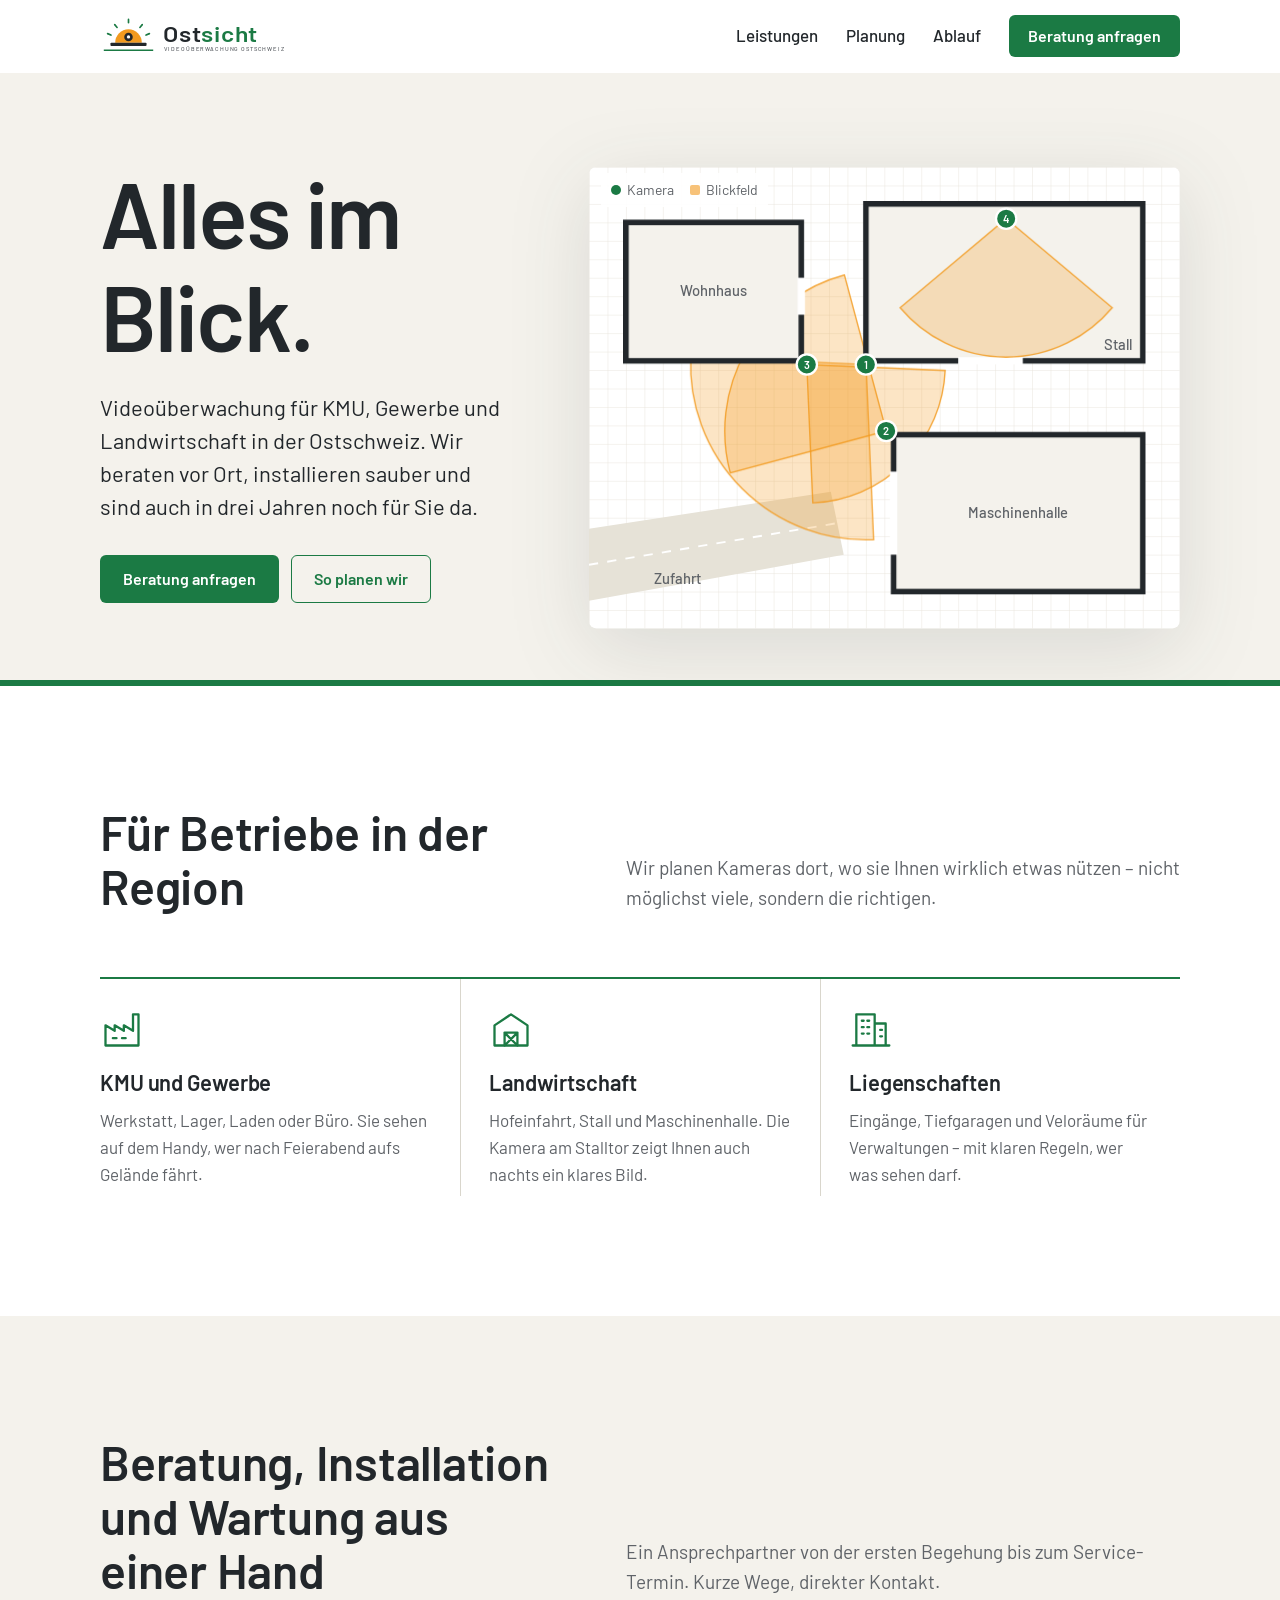
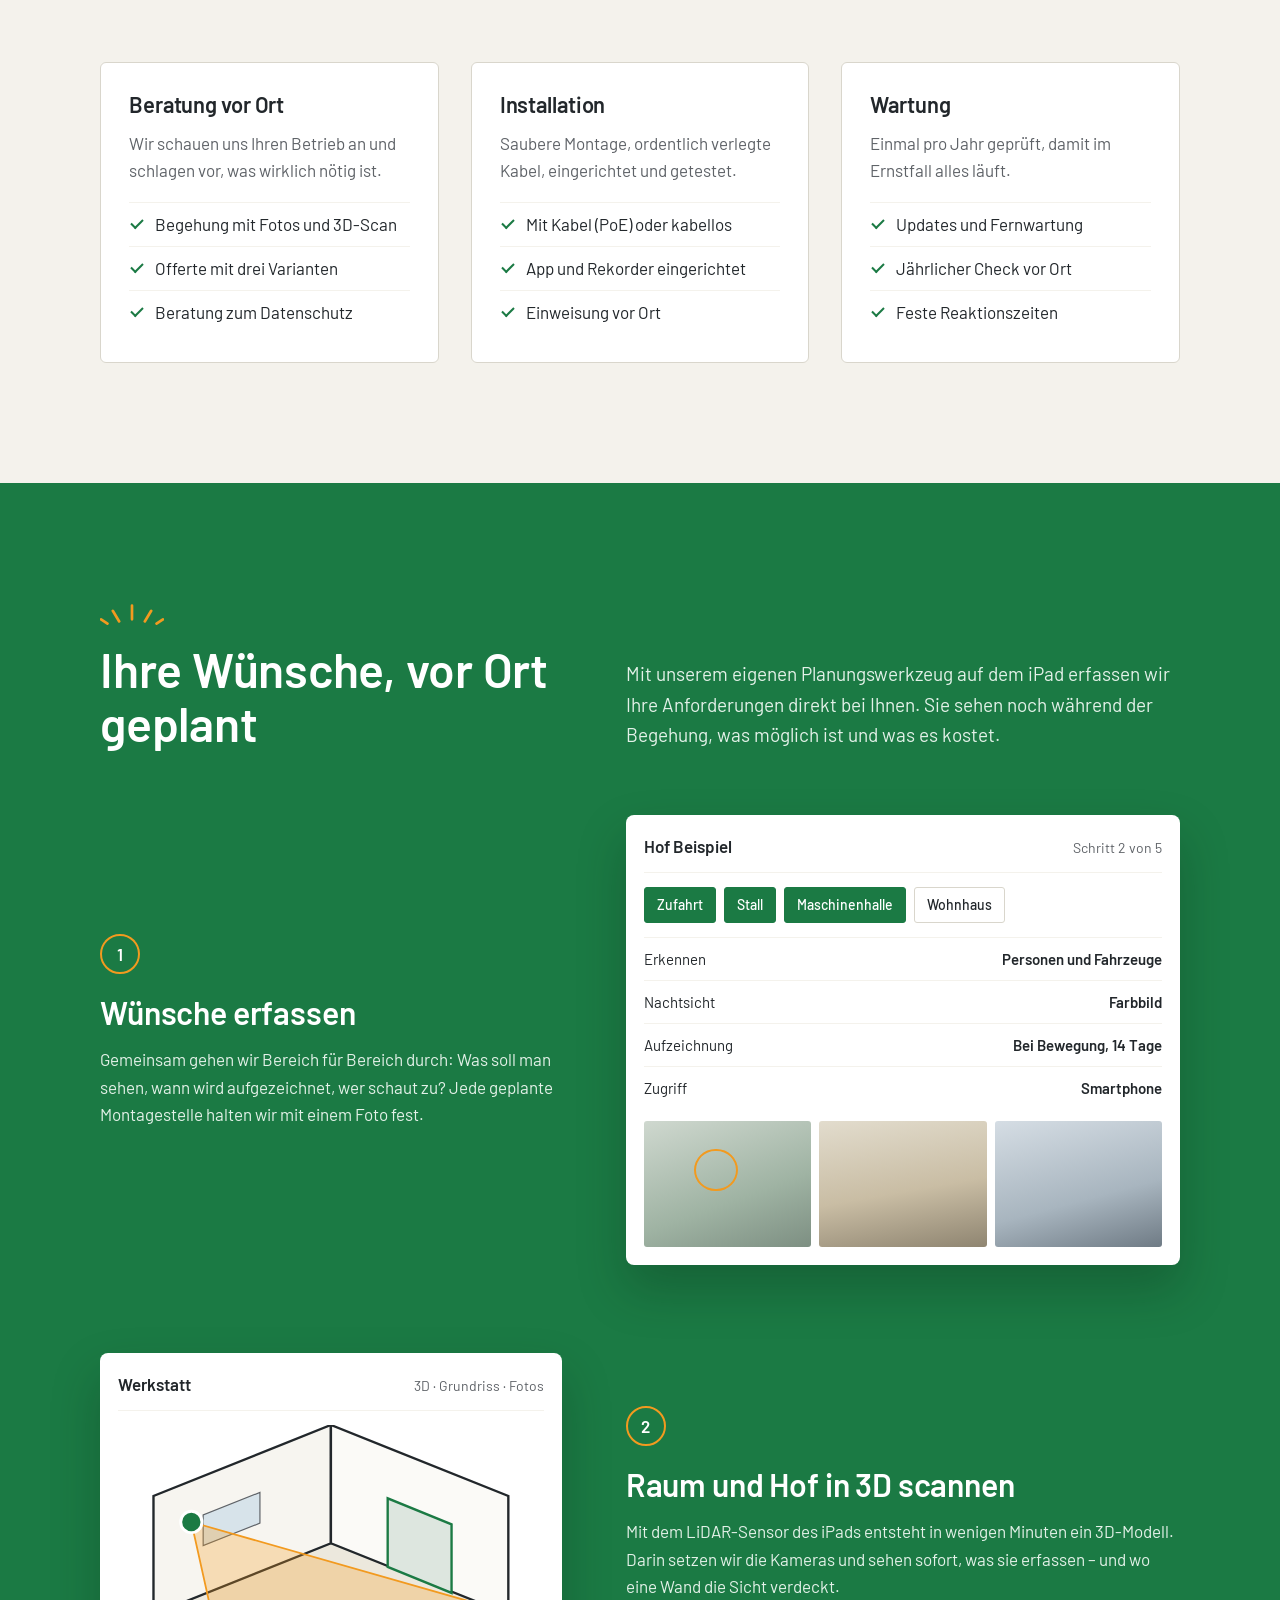
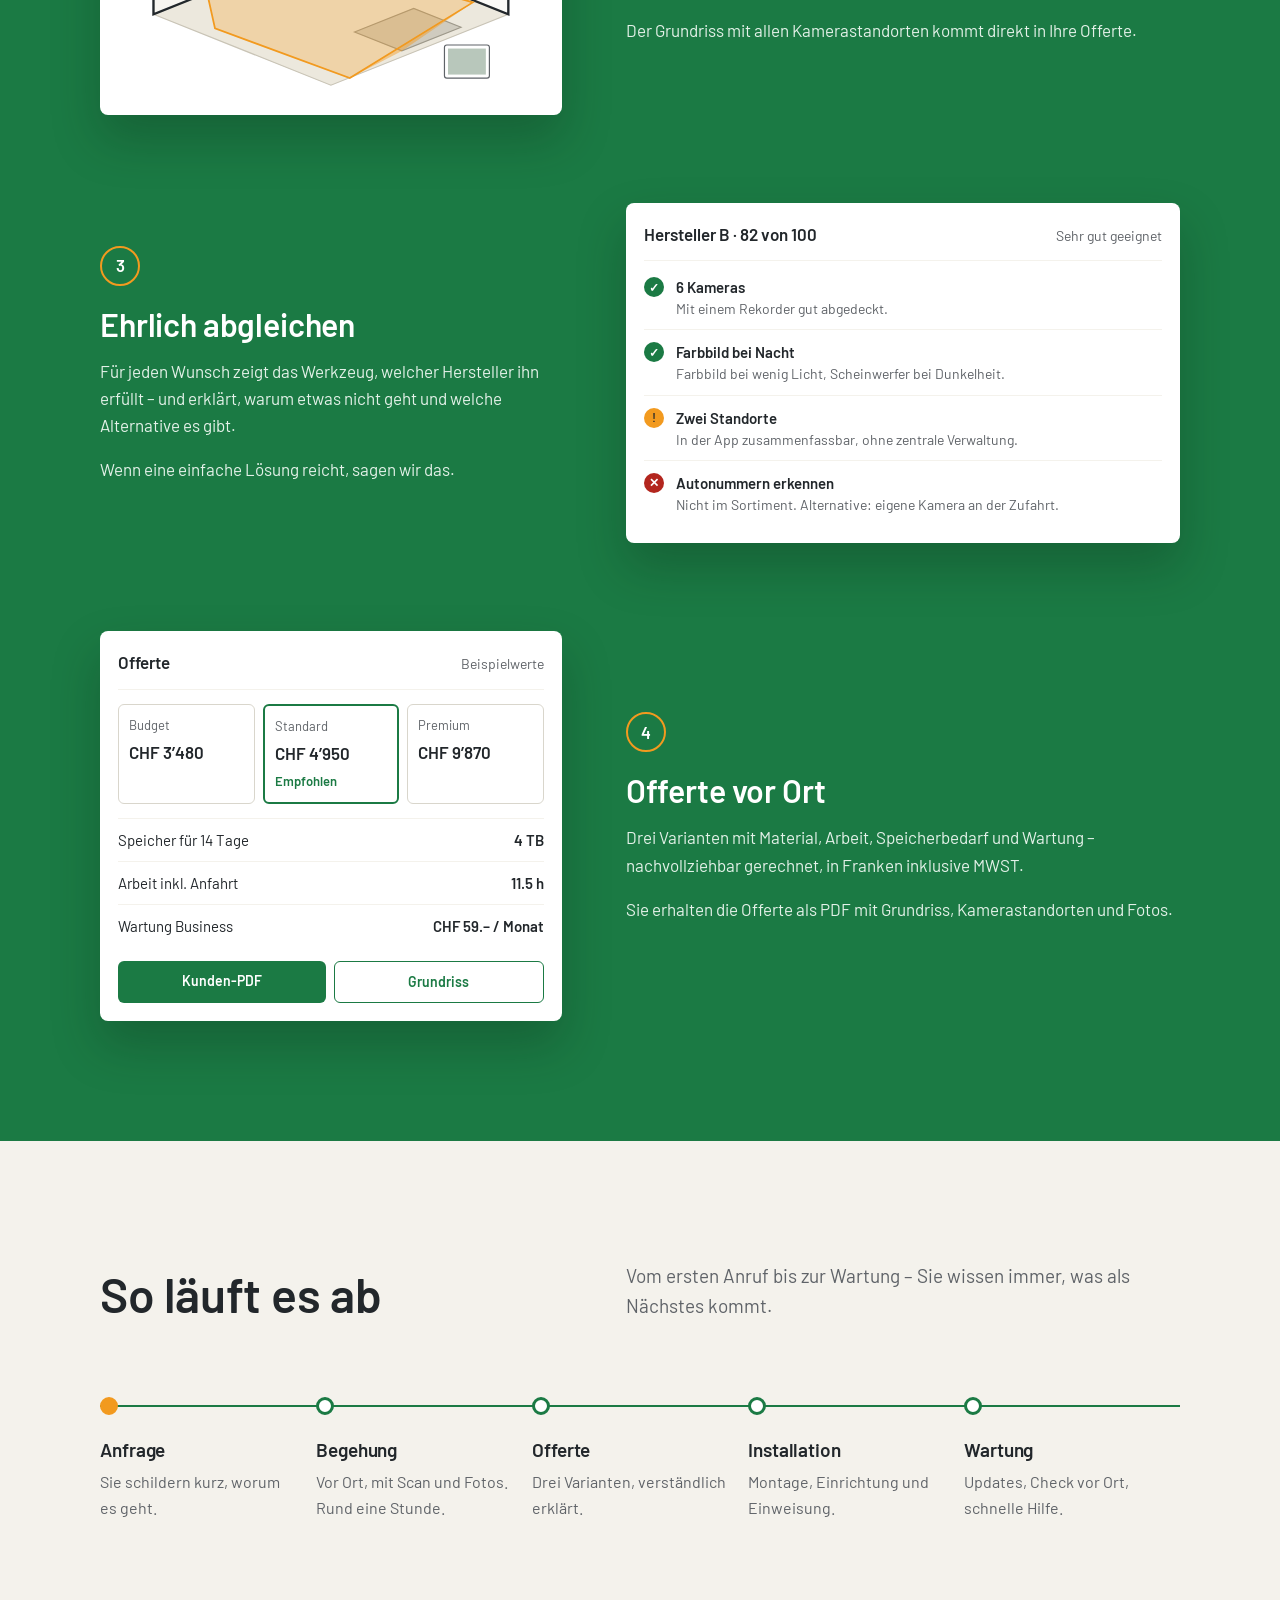
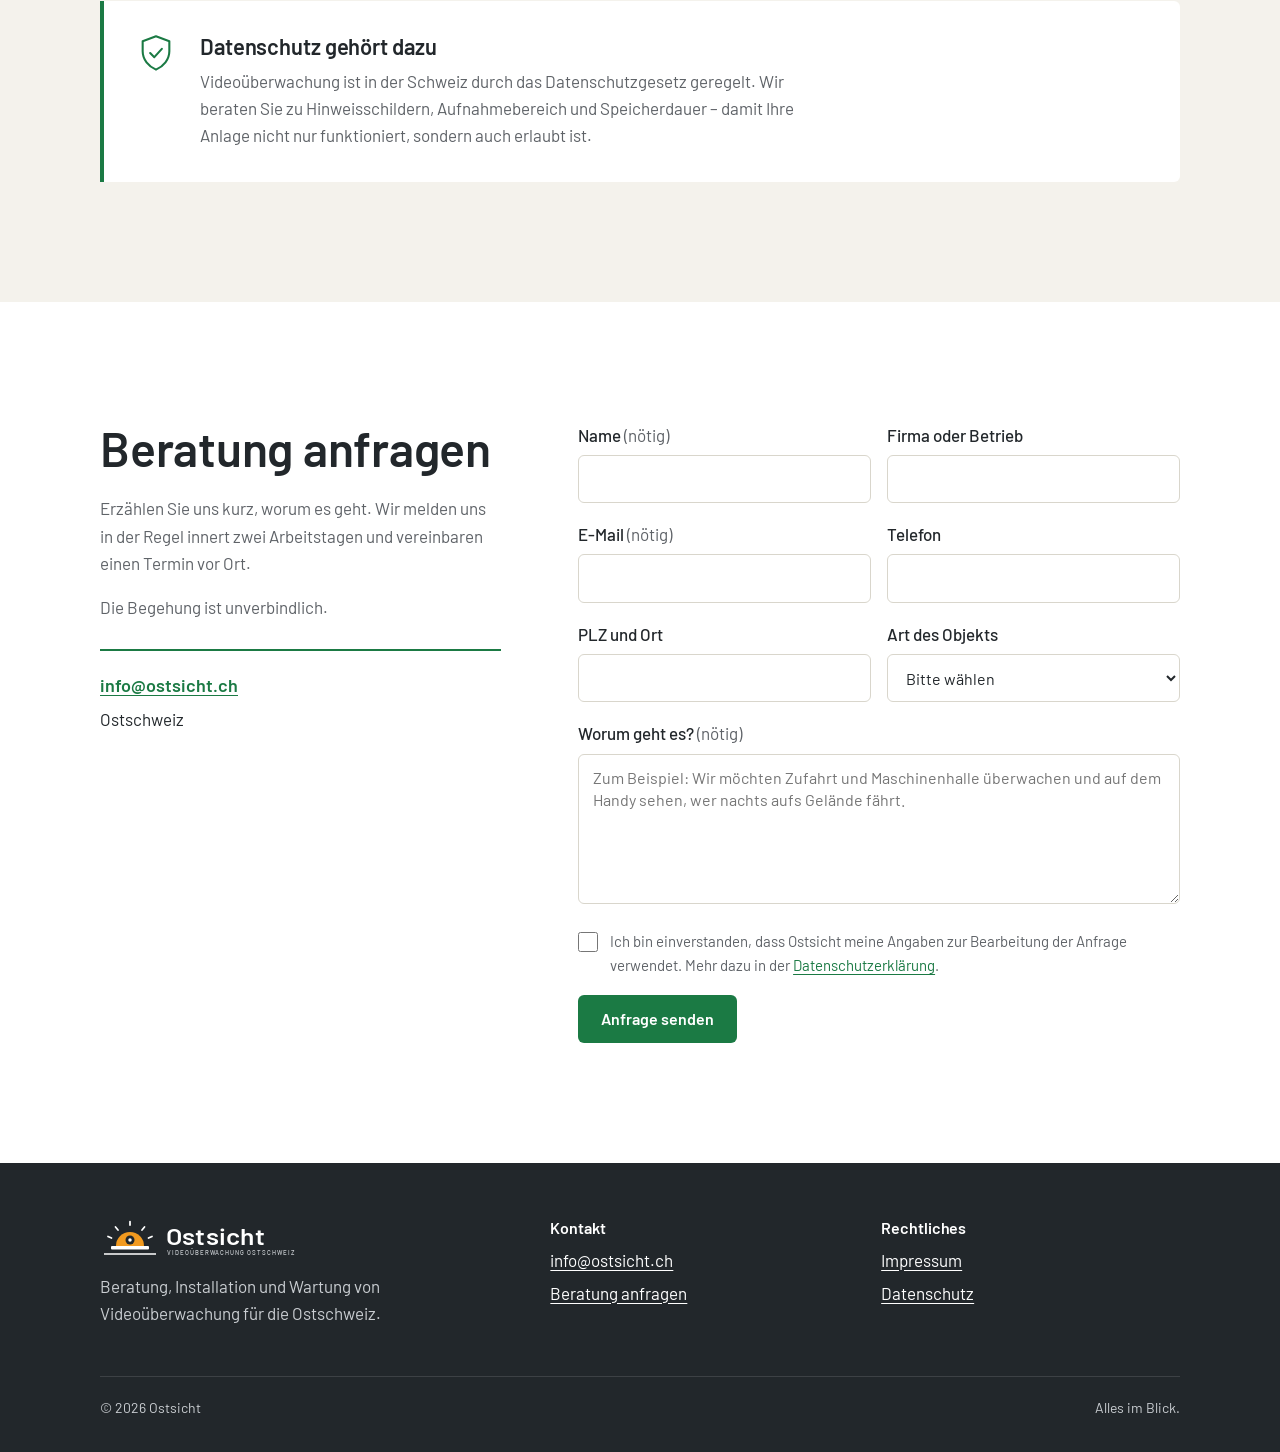
==== website/index.html @ 72791338 "Add ostsicht.ch website with contact form Static one-page site in Ostsicht CI (Barlow self-hosted, b" ====
<!doctype html>
<html lang="de-CH">
<head>
  <meta charset="utf-8">
  <meta name="viewport" content="width=device-width, initial-scale=1">
  <title>Ostsicht – Videoüberwachung Ostschweiz</title>
  <meta name="description" content="Videoüberwachung für KMU, Gewerbe und Landwirtschaft in der Ostschweiz: Beratung vor Ort mit 3D-Planung, saubere Installation und Wartung aus einer Hand.">
  <meta name="theme-color" content="#1B7A44">
  <link rel="icon" href="assets/img/favicon.svg" type="image/svg+xml">
  <link rel="apple-touch-icon" href="assets/img/apple-touch-icon.png">
  <link rel="preload" href="assets/fonts/barlow-600.woff" as="font" type="font/woff" crossorigin>
  <link rel="preload" href="assets/fonts/barlow-400.woff" as="font" type="font/woff" crossorigin>
  <link rel="stylesheet" href="assets/css/style.css">
  <meta property="og:title" content="Ostsicht – Alles im Blick.">
  <meta property="og:description" content="Videoüberwachung für KMU, Gewerbe und Landwirtschaft in der Ostschweiz.">
  <meta property="og:type" content="website">
  <meta property="og:locale" content="de_CH">
</head>
<body>
  <a class="skip" href="#inhalt">Zum Inhalt springen</a>

  <header class="kopf" id="kopf">
    <div class="wrap kopf__inner">
      <a class="kopf__logo" href="#" aria-label="Ostsicht – zur Startseite">
        <svg viewBox="0 0 400 80" role="img" aria-hidden="true">
          <g transform="translate(0,4)">
            <path d="M60 8 L60 1 M36 18 L31 12 M84 18 L89 12 M23 34 L16 31 M97 34 L104 31" stroke="#1B7A44" stroke-width="3.5" stroke-linecap="round" fill="none"/>
            <path d="M32 50 A28 28 0 0 1 88 50 Z" fill="#F29A1F"/>
            <circle cx="60" cy="38" r="9" fill="#22272B"/><circle cx="60" cy="38" r="3.5" fill="#FFFFFF"/>
            <rect x="22" y="50" width="76" height="7" rx="2" fill="#22272B"/>
            <line x1="8" y1="66" x2="112" y2="66" stroke="#1B7A44" stroke-width="3"/>
          </g>
          <text x="132" y="52" font-family="Barlow, 'Helvetica Neue', Arial, sans-serif" font-size="46" font-weight="600" fill="#22272B" letter-spacing="0.5" textLength="200" lengthAdjust="spacingAndGlyphs">Ost<tspan fill="#1B7A44">sicht</tspan></text>
          <text x="134" y="72" font-family="Barlow, 'Helvetica Neue', Arial, sans-serif" font-size="12.5" font-weight="500" fill="#5F6368" letter-spacing="2" textLength="255" lengthAdjust="spacingAndGlyphs">VIDEOÜBERWACHUNG OSTSCHWEIZ</text>
        </svg>
      </a>
      <nav class="kopf__nav" aria-label="Hauptnavigation">
        <a href="#leistungen">Leistungen</a>
        <a href="#planung">Planung</a>
        <a href="#ablauf">Ablauf</a>
        <a class="btn btn--gruen" href="#kontakt">Beratung anfragen</a>
      </nav>
    </div>
  </header>

  <main id="inhalt">

    <!-- Einstieg: Grundriss eines Hofs mit geplanten Kameras -->
    <section class="einstieg" aria-labelledby="titel">
      <div class="wrap einstieg__grid">
        <div class="einstieg__text">
          <h1 id="titel">Alles im Blick.</h1>
          <p class="einstieg__lead">Videoüberwachung für KMU, Gewerbe und Landwirtschaft in der Ostschweiz. Wir beraten vor Ort, installieren sauber und sind auch in drei Jahren noch für Sie da.</p>
          <div class="einstieg__aktionen">
            <a class="btn btn--gruen" href="#kontakt">Beratung anfragen</a>
            <a class="btn btn--rahmen" href="#planung">So planen wir</a>
          </div>
        </div>

        <figure class="einstieg__plan">
          <svg viewBox="0 0 640 500" role="img" aria-labelledby="plan-titel plan-text">
            <title id="plan-titel">Beispiel-Grundriss eines Hofs</title>
            <desc id="plan-text">Wohnhaus, Stall und Maschinenhalle mit vier geplanten Kameras. Orange Flächen zeigen, was jede Kamera sieht.</desc>
            <defs>
              <pattern id="raster" width="20" height="20" patternUnits="userSpaceOnUse">
                <path d="M20 0 H0 V20" fill="none" stroke="#E7E4DA" stroke-width="1"/>
              </pattern>
            </defs>
            <rect x="0" y="0" width="640" height="500" rx="8" fill="#FFFFFF"/>
            <rect x="0" y="0" width="640" height="500" rx="8" fill="url(#raster)"/>
            <!-- Zufahrt -->
            <path d="M0 392 L262 352 L276 420 L0 470 Z" fill="#E6E2D7"/>
            <path d="M0 431 L268 386" stroke="#FFFFFF" stroke-width="2" stroke-dasharray="10 10"/>

            <!-- Blickfelder aussen (unter den Gebäuden, damit Wände die Sicht begrenzen) -->
            <g fill="#F29A1F" fill-opacity=".26" stroke="#F29A1F" stroke-opacity=".85" stroke-width="1.5">
              <path class="blickfeld" style="--o: 300px 214px; --i: 0" d="M300 214 L308.3 403.8 A190 190 0 0 1 110.2 205.7 Z"/>
              <path class="blickfeld" style="--o: 322px 286px; --i: 1" d="M322 286 L153.0 331.3 A175 175 0 0 1 276.7 117.0 Z"/>
              <path class="blickfeld" style="--o: 236px 214px; --i: 2" d="M236 214 L385.9 220.5 A150 150 0 0 1 242.5 363.9 Z"/>
            </g>

            <!-- Gebäude -->
            <g fill="#F4F2EC" stroke="#22272B" stroke-width="6" stroke-linejoin="miter">
              <rect x="40" y="60" width="190" height="150"/>
              <rect x="300" y="40" width="300" height="170"/>
              <rect x="330" y="290" width="270" height="170"/>
            </g>
            <!-- Tore -->
            <g stroke="#FFFFFF" stroke-width="8">
              <line x1="400" y1="210" x2="470" y2="210"/>
              <line x1="330" y1="330" x2="330" y2="420"/>
              <line x1="230" y1="120" x2="230" y2="160"/>
            </g>

            <!-- Blickfeld im Stall: endet an der Wand -->
            <g fill="#F29A1F" fill-opacity=".26" stroke="#F29A1F" stroke-opacity=".85" stroke-width="1.5">
              <path class="blickfeld" style="--o: 452px 56px; --i: 3" d="M452 56 L566.9 152.4 A150 150 0 0 1 337.1 152.4 Z"/>
            </g>

            <!-- Beschriftung -->
            <g font-family="Barlow, Arial, sans-serif" font-size="16" font-weight="500" fill="#5F6368">
              <text x="135" y="140" text-anchor="middle">Wohnhaus</text>
              <text x="588" y="198" text-anchor="end">Stall</text>
              <text x="465" y="380" text-anchor="middle">Maschinenhalle</text>
              <text x="70" y="452">Zufahrt</text>
            </g>

            <!-- Kameras -->
            <g font-family="Barlow, Arial, sans-serif" font-size="12" font-weight="600" fill="#FFFFFF" text-anchor="middle">
              <circle cx="300" cy="214" r="11" fill="#1B7A44" stroke="#FFFFFF" stroke-width="2.5"/><text x="300" y="218.5">1</text>
              <circle cx="322" cy="286" r="11" fill="#1B7A44" stroke="#FFFFFF" stroke-width="2.5"/><text x="322" y="290.5">2</text>
              <circle cx="236" cy="214" r="11" fill="#1B7A44" stroke="#FFFFFF" stroke-width="2.5"/><text x="236" y="218.5">3</text>
              <circle cx="452" cy="56" r="11" fill="#1B7A44" stroke="#FFFFFF" stroke-width="2.5"/><text x="452" y="60.5">4</text>
            </g>
          </svg>
          <figcaption class="einstieg__legende">
            <span><i class="punkt punkt--kamera" aria-hidden="true"></i>Kamera</span>
            <span><i class="punkt punkt--blick" aria-hidden="true"></i>Blickfeld</span>
          </figcaption>
        </figure>
      </div>
      <div class="horizont" aria-hidden="true"></div>
    </section>

    <!-- Für wen -->
    <section class="abschnitt" aria-labelledby="zielgruppen-titel">
      <div class="wrap">
        <div class="abschnitt__kopf">
          <h2 id="zielgruppen-titel">Für Betriebe in der Region</h2>
          <p>Wir planen Kameras dort, wo sie Ihnen wirklich etwas nützen – nicht möglichst viele, sondern die richtigen.</p>
        </div>
        <div class="zielgruppen">
          <article class="zielgruppe">
            <svg viewBox="0 0 48 48" fill="none" stroke="currentColor" stroke-width="2.5" stroke-linecap="round" stroke-linejoin="round" aria-hidden="true">
              <path d="M6 42V20l10 6v-6l10 6v-6l10 6V8h6v34z"/><path d="M14 34h4M24 34h4"/>
            </svg>
            <h3>KMU und Gewerbe</h3>
            <p>Werkstatt, Lager, Laden oder Büro. Sie sehen auf dem Handy, wer nach Feierabend aufs Gelände fährt.</p>
          </article>
          <article class="zielgruppe">
            <svg viewBox="0 0 48 48" fill="none" stroke="currentColor" stroke-width="2.5" stroke-linecap="round" stroke-linejoin="round" aria-hidden="true">
              <path d="M6 42V20L24 8l18 12v22z"/><path d="M17 42V28h14v14M17 28l14 14M31 28L17 42"/>
            </svg>
            <h3>Landwirtschaft</h3>
            <p>Hofeinfahrt, Stall und Maschinenhalle. Die Kamera am Stalltor zeigt Ihnen auch nachts ein klares Bild.</p>
          </article>
          <article class="zielgruppe">
            <svg viewBox="0 0 48 48" fill="none" stroke="currentColor" stroke-width="2.5" stroke-linecap="round" stroke-linejoin="round" aria-hidden="true">
              <path d="M8 42V8h20v34M28 18h12v24M4 42h40"/><path d="M14 15h2M20 15h2M14 22h2M20 22h2M14 29h2M20 29h2M34 25h2M34 32h2"/>
            </svg>
            <h3>Liegenschaften</h3>
            <p>Eingänge, Tiefgaragen und Veloräume für Verwaltungen – mit klaren Regeln, wer was sehen darf.</p>
          </article>
        </div>
      </div>
    </section>

    <!-- Leistungen -->
    <section class="abschnitt abschnitt--kalk" id="leistungen" aria-labelledby="leistungen-titel">
      <div class="wrap">
        <div class="abschnitt__kopf">
          <h2 id="leistungen-titel">Beratung, Installation und Wartung aus einer Hand</h2>
          <p>Ein Ansprechpartner von der ersten Begehung bis zum Service-Termin. Kurze Wege, direkter Kontakt.</p>
        </div>
        <div class="leistungen">
          <article class="leistung">
            <h3>Beratung vor Ort</h3>
            <p>Wir schauen uns Ihren Betrieb an und schlagen vor, was wirklich nötig ist.</p>
            <ul>
              <li>Begehung mit Fotos und 3D-Scan</li>
              <li>Offerte mit drei Varianten</li>
              <li>Beratung zum Datenschutz</li>
            </ul>
          </article>
          <article class="leistung">
            <h3>Installation</h3>
            <p>Saubere Montage, ordentlich verlegte Kabel, eingerichtet und getestet.</p>
            <ul>
              <li>Mit Kabel (PoE) oder kabellos</li>
              <li>App und Rekorder eingerichtet</li>
              <li>Einweisung vor Ort</li>
            </ul>
          </article>
          <article class="leistung">
            <h3>Wartung</h3>
            <p>Einmal pro Jahr geprüft, damit im Ernstfall alles läuft.</p>
            <ul>
              <li>Updates und Fernwartung</li>
              <li>Jährlicher Check vor Ort</li>
              <li>Feste Reaktionszeiten</li>
            </ul>
          </article>
        </div>
      </div>
    </section>

    <!-- Planung mit dem eigenen Werkzeug -->
    <section class="planung" id="planung" aria-labelledby="planung-titel">
      <div class="wrap">
        <div class="abschnitt__kopf">
          <div>
            <svg width="64" height="22" viewBox="0 0 120 40" aria-hidden="true" style="margin-bottom:18px">
              <path d="M60 30 L60 4 M36 34 L24 14 M84 34 L96 14 M14 38 L2 30 M106 38 L118 30" stroke="#F29A1F" stroke-width="5" stroke-linecap="round" fill="none"/>
            </svg>
            <h2 id="planung-titel">Ihre Wünsche, vor Ort geplant</h2>
          </div>
          <p>Mit unserem eigenen Planungswerkzeug auf dem iPad erfassen wir Ihre Anforderungen direkt bei Ihnen. Sie sehen noch während der Begehung, was möglich ist und was es kostet.</p>
        </div>

        <ol class="schritte">
          <li class="schritt">
            <div class="schritt__text">
              <span class="schritt__nr" aria-hidden="true">1</span>
              <h3>Wünsche erfassen</h3>
              <p>Gemeinsam gehen wir Bereich für Bereich durch: Was soll man sehen, wann wird aufgezeichnet, wer schaut zu? Jede geplante Montagestelle halten wir mit einem Foto fest.</p>
            </div>
            <div class="app" role="img" aria-label="Beispiel: Erfassung der Bereiche und Anforderungen für einen Hof">
              <div class="app__titel"><strong>Hof Beispiel</strong><span>Schritt 2 von 5</span></div>
              <div class="chips">
                <span class="chip chip--an">Zufahrt</span>
                <span class="chip chip--an">Stall</span>
                <span class="chip chip--an">Maschinenhalle</span>
                <span class="chip">Wohnhaus</span>
              </div>
              <div class="feld"><span>Erkennen</span><span>Personen und Fahrzeuge</span></div>
              <div class="feld"><span>Nachtsicht</span><span>Farbbild</span></div>
              <div class="feld"><span>Aufzeichnung</span><span>Bei Bewegung, 14 Tage</span></div>
              <div class="feld"><span>Zugriff</span><span>Smartphone</span></div>
              <div class="fotos" aria-hidden="true"><span class="foto"></span><span class="foto"></span><span class="foto"></span></div>
            </div>
          </li>

          <li class="schritt">
            <div class="schritt__text">
              <span class="schritt__nr" aria-hidden="true">2</span>
              <h3>Raum und Hof in 3D scannen</h3>
              <p>Mit dem LiDAR-Sensor des iPads entsteht in wenigen Minuten ein 3D-Modell. Darin setzen wir die Kameras und sehen sofort, was sie erfassen – und wo eine Wand die Sicht verdeckt.</p>
              <p>Der Grundriss mit allen Kamerastandorten kommt direkt in Ihre Offerte.</p>
            </div>
            <div class="app app--modell" role="img" aria-label="Beispiel: 3D-Modell eines Raums mit platzierter Kamera und ihrem Blickfeld">
              <div class="app__titel"><strong>Werkstatt</strong><span>3D · Grundriss · Fotos</span></div>
              <svg viewBox="0 0 360 230" aria-hidden="true">
                <!-- Boden -->
                <path d="M30 160 L180 220 L330 160 L180 100 Z" fill="#ECE8DD" stroke="#C9C4B6"/>
                <!-- Wände -->
                <path d="M30 160 L30 60 L180 0 L180 100 Z" fill="#F7F5F0" stroke="#22272B" stroke-width="2"/>
                <path d="M180 100 L180 0 L330 60 L330 160 Z" fill="#FBFAF7" stroke="#22272B" stroke-width="2"/>
                <!-- Tor und Fenster -->
                <path d="M228 120 L228 62 L282 84 L282 142 Z" fill="#DDE6DF" stroke="#1B7A44" stroke-width="2"/>
                <path d="M72 102 L72 76 L120 57 L120 83 Z" fill="#D7E3EA" stroke="#5F6368"/>
                <!-- Werkbank -->
                <path d="M200 175 L250 155 L290 171 L240 191 Z" fill="#CFCBBF" stroke="#9E998B"/>
                <!-- Blickfeld: endet an Boden und Wand -->
                <path d="M62 82 L300 150 L196 214 L82 172 Z" fill="#F29A1F" fill-opacity=".28" stroke="#F29A1F" stroke-width="1.5"/>
                <path d="M196 214 L300 150 L240 191 Z" fill="#F29A1F" fill-opacity=".45"/>
                <!-- Kamera -->
                <circle cx="62" cy="82" r="9" fill="#1B7A44" stroke="#FFFFFF" stroke-width="2.5"/>
                <!-- Foto-Aufnahme -->
                <rect x="276" y="186" width="38" height="28" rx="2" fill="#FFFFFF" stroke="#5F6368"/>
                <rect x="279" y="189" width="32" height="22" fill="#B8C7BB"/>
              </svg>
            </div>
          </li>

          <li class="schritt">
            <div class="schritt__text">
              <span class="schritt__nr" aria-hidden="true">3</span>
              <h3>Ehrlich abgleichen</h3>
              <p>Für jeden Wunsch zeigt das Werkzeug, welcher Hersteller ihn erfüllt – und erklärt, warum etwas nicht geht und welche Alternative es gibt.</p>
              <p>Wenn eine einfache Lösung reicht, sagen wir das.</p>
            </div>
            <div class="app" role="img" aria-label="Beispiel: Abgleich der Anforderungen mit einem Hersteller">
              <div class="app__titel"><strong>Hersteller B · 82 von 100</strong><span>Sehr gut geeignet</span></div>
              <ul class="pruefung">
                <li><span class="status status--ok" aria-hidden="true">✓</span><div><b>6 Kameras</b><small>Mit einem Rekorder gut abgedeckt.</small></div></li>
                <li><span class="status status--ok" aria-hidden="true">✓</span><div><b>Farbbild bei Nacht</b><small>Farbbild bei wenig Licht, Scheinwerfer bei Dunkelheit.</small></div></li>
                <li><span class="status status--teil" aria-hidden="true">!</span><div><b>Zwei Standorte</b><small>In der App zusammenfassbar, ohne zentrale Verwaltung.</small></div></li>
                <li><span class="status status--nein" aria-hidden="true">✕</span><div><b>Autonummern erkennen</b><small>Nicht im Sortiment. Alternative: eigene Kamera an der Zufahrt.</small></div></li>
              </ul>
            </div>
          </li>

          <li class="schritt">
            <div class="schritt__text">
              <span class="schritt__nr" aria-hidden="true">4</span>
              <h3>Offerte vor Ort</h3>
              <p>Drei Varianten mit Material, Arbeit, Speicherbedarf und Wartung – nachvollziehbar gerechnet, in Franken inklusive MWST.</p>
              <p>Sie erhalten die Offerte als PDF mit Grundriss, Kamerastandorten und Fotos.</p>
            </div>
            <div class="app" role="img" aria-label="Beispiel: Offerte mit drei Varianten, Speicher und Wartung">
              <div class="app__titel"><strong>Offerte</strong><span>Beispielwerte</span></div>
              <div class="varianten">
                <div class="variante"><small>Budget</small><strong>CHF 3’480</strong></div>
                <div class="variante variante--empfohlen"><small>Standard</small><strong>CHF 4’950</strong><em>Empfohlen</em></div>
                <div class="variante"><small>Premium</small><strong>CHF 9’870</strong></div>
              </div>
              <div class="feld"><span>Speicher für 14 Tage</span><span class="zahlen">4 TB</span></div>
              <div class="feld"><span>Arbeit inkl. Anfahrt</span><span class="zahlen">11.5 h</span></div>
              <div class="feld"><span>Wartung Business</span><span class="zahlen">CHF 59.– / Monat</span></div>
              <div class="app__fuss" aria-hidden="true"><span>Kunden-PDF</span><span>Grundriss</span></div>
            </div>
          </li>
        </ol>
      </div>
    </section>

    <!-- Ablauf -->
    <section class="abschnitt abschnitt--kalk" id="ablauf" aria-labelledby="ablauf-titel">
      <div class="wrap">
        <div class="abschnitt__kopf">
          <h2 id="ablauf-titel">So läuft es ab</h2>
          <p>Vom ersten Anruf bis zur Wartung – Sie wissen immer, was als Nächstes kommt.</p>
        </div>
        <ol class="ablauf">
          <li><h3>Anfrage</h3><p>Sie schildern kurz, worum es geht.</p></li>
          <li><h3>Begehung</h3><p>Vor Ort, mit Scan und Fotos. Rund eine Stunde.</p></li>
          <li><h3>Offerte</h3><p>Drei Varianten, verständlich erklärt.</p></li>
          <li><h3>Installation</h3><p>Montage, Einrichtung und Einweisung.</p></li>
          <li><h3>Wartung</h3><p>Updates, Check vor Ort, schnelle Hilfe.</p></li>
        </ol>

        <div class="hinweis" style="margin-top: clamp(48px, 7vw, 80px)">
          <svg viewBox="0 0 48 48" fill="none" stroke="currentColor" stroke-width="2.5" stroke-linecap="round" stroke-linejoin="round" aria-hidden="true">
            <path d="M24 4l16 6v12c0 10-7 18-16 22C15 40 8 32 8 22V10z"/><path d="M17 24l5 5 9-10"/>
          </svg>
          <div>
            <h3>Datenschutz gehört dazu</h3>
            <p>Videoüberwachung ist in der Schweiz durch das Datenschutzgesetz geregelt. Wir beraten Sie zu Hinweisschildern, Aufnahmebereich und Speicherdauer – damit Ihre Anlage nicht nur funktioniert, sondern auch erlaubt ist.</p>
          </div>
        </div>
      </div>
    </section>

    <!-- Kontakt -->
    <section class="abschnitt" id="kontakt" aria-labelledby="kontakt-titel">
      <div class="wrap kontakt">
        <div class="kontakt__text">
          <h2 id="kontakt-titel">Beratung anfragen</h2>
          <p>Erzählen Sie uns kurz, worum es geht. Wir melden uns in der Regel innert zwei Arbeitstagen und vereinbaren einen Termin vor Ort.</p>
          <p>Die Begehung ist unverbindlich.</p>
          <div class="kontakt__daten">
            <a href="mailto:info@ostsicht.ch">info@ostsicht.ch</a>
            <span>Ostschweiz</span>
          </div>
        </div>

        <form class="formular" id="formular" action="contact.php" method="post" novalidate>
          <div>
            <label for="name">Name <span class="pflicht">(nötig)</span></label>
            <input id="name" name="name" type="text" autocomplete="name" required maxlength="120">
            <p class="feldfehler" id="name-fehler" hidden></p>
          </div>
          <div>
            <label for="firma">Firma oder Betrieb</label>
            <input id="firma" name="firma" type="text" autocomplete="organization" maxlength="120">
          </div>
          <div>
            <label for="email">E-Mail <span class="pflicht">(nötig)</span></label>
            <input id="email" name="email" type="email" autocomplete="email" required maxlength="160">
            <p class="feldfehler" id="email-fehler" hidden></p>
          </div>
          <div>
            <label for="telefon">Telefon</label>
            <input id="telefon" name="telefon" type="tel" autocomplete="tel" maxlength="40">
          </div>
          <div>
            <label for="ort">PLZ und Ort</label>
            <input id="ort" name="ort" type="text" autocomplete="address-level2" maxlength="80">
          </div>
          <div>
            <label for="objekt">Art des Objekts</label>
            <select id="objekt" name="objekt">
              <option value="">Bitte wählen</option>
              <option>Gewerbe oder KMU</option>
              <option>Landwirtschaft</option>
              <option>Liegenschaft</option>
              <option>Privat</option>
              <option>Anderes</option>
            </select>
          </div>
          <div class="ganz">
            <label for="nachricht">Worum geht es? <span class="pflicht">(nötig)</span></label>
            <textarea id="nachricht" name="nachricht" required maxlength="4000" placeholder="Zum Beispiel: Wir möchten Zufahrt und Maschinenhalle überwachen und auf dem Handy sehen, wer nachts aufs Gelände fährt."></textarea>
            <p class="feldfehler" id="nachricht-fehler" hidden></p>
          </div>

          <!-- Spamschutz: für Menschen unsichtbar -->
          <div class="honig" aria-hidden="true">
            <label for="website">Website</label>
            <input id="website" name="website" type="text" tabindex="-1" autocomplete="off">
          </div>
          <input type="hidden" name="gestartet" id="gestartet" value="">

          <div class="ganz">
            <label class="einwilligung">
              <input type="checkbox" name="einwilligung" id="einwilligung" value="ja" required>
              <span>Ich bin einverstanden, dass Ostsicht meine Angaben zur Bearbeitung der Anfrage verwendet. Mehr dazu in der <a href="datenschutz.html">Datenschutzerklärung</a>.</span>
            </label>
            <p class="feldfehler" id="einwilligung-fehler" hidden></p>
          </div>

          <div class="ganz formular__aktion">
            <button class="btn btn--gruen" type="submit">Anfrage senden</button>
            <p class="formular__status" id="formular-status" role="status" aria-live="polite"></p>
          </div>
        </form>
      </div>
    </section>
  </main>

  <footer class="fuss">
    <div class="wrap">
      <div class="fuss__grid">
        <div>
          <svg class="fuss__logo" viewBox="0 0 400 80" role="img" aria-label="Ostsicht – Videoüberwachung Ostschweiz">
            <g transform="translate(0,4)">
              <path d="M60 8 L60 1 M36 18 L31 12 M84 18 L89 12 M23 34 L16 31 M97 34 L104 31" stroke="#FFFFFF" stroke-width="3.5" stroke-linecap="round" fill="none"/>
              <path d="M32 50 A28 28 0 0 1 88 50 Z" fill="#F29A1F"/>
              <circle cx="60" cy="38" r="9" fill="#22272B"/><circle cx="60" cy="38" r="3.5" fill="#FFFFFF"/>
              <rect x="22" y="50" width="76" height="7" rx="2" fill="#FFFFFF"/>
              <line x1="8" y1="66" x2="112" y2="66" stroke="#FFFFFF" stroke-width="3"/>
            </g>
            <text x="132" y="52" font-family="Barlow, 'Helvetica Neue', Arial, sans-serif" font-size="46" font-weight="600" fill="#FFFFFF" letter-spacing="0.5" textLength="200" lengthAdjust="spacingAndGlyphs">Ostsicht</text>
            <text x="134" y="72" font-family="Barlow, 'Helvetica Neue', Arial, sans-serif" font-size="12.5" font-weight="500" fill="#C9CDD1" letter-spacing="2" textLength="255" lengthAdjust="spacingAndGlyphs">VIDEOÜBERWACHUNG OSTSCHWEIZ</text>
          </svg>
          <p>Beratung, Installation und Wartung von Videoüberwachung für die Ostschweiz.</p>
        </div>
        <div>
          <h2>Kontakt</h2>
          <ul>
            <li><a href="mailto:info@ostsicht.ch">info@ostsicht.ch</a></li>
            <li><a href="#kontakt">Beratung anfragen</a></li>
          </ul>
        </div>
        <div>
          <h2>Rechtliches</h2>
          <ul>
            <li><a href="impressum.html">Impressum</a></li>
            <li><a href="datenschutz.html">Datenschutz</a></li>
          </ul>
        </div>
      </div>
      <div class="fuss__unten">
        <span>© <span id="jahr">2026</span> Ostsicht</span>
        <span>Alles im Blick.</span>
      </div>
    </div>
  </footer>

  <script src="assets/js/main.js" defer></script>
</body>
</html>
---- website/assets/css/style.css ----
/* Ostsicht – Website
   Gestaltung nach CI/CD-Manual: Grün trägt, Orange ist Licht (sparsam), Kalk/Weiss als Grund,
   Barlow (Titel 600, Text 400), Ecken 2–8 px, grüne Horizontlinie als Gestaltungselement. */

@font-face { font-family: "Barlow"; font-weight: 400; font-style: normal; font-display: swap; src: url("../fonts/barlow-400.woff") format("woff"); }
@font-face { font-family: "Barlow"; font-weight: 500; font-style: normal; font-display: swap; src: url("../fonts/barlow-500.woff") format("woff"); }
@font-face { font-family: "Barlow"; font-weight: 600; font-style: normal; font-display: swap; src: url("../fonts/barlow-600.woff") format("woff"); }

:root {
  --gruen: #1B7A44;
  --gruen-dunkel: #145C33;
  --gruen-hell: #E3F1E8;
  --sonne: #F29A1F;
  --sonne-text: #9C5600;
  --anthrazit: #22272B;
  --grau: #5F6368;
  --kalk: #F4F2EC;
  --weiss: #FFFFFF;
  --linie: #D9D6CC;
  --fehler: #B3261E;

  --radius: 6px;
  --radius-klein: 3px;
  --breite: 1160px;
  --rand: clamp(16px, 4vw, 40px);
  --abstand: clamp(64px, 10vw, 120px);

  --schrift: "Barlow", "Helvetica Neue", Arial, sans-serif;
}

*, *::before, *::after { box-sizing: border-box; }

html { scroll-behavior: smooth; scroll-padding-top: 84px; -webkit-text-size-adjust: 100%; }
@media (prefers-reduced-motion: reduce) { html { scroll-behavior: auto; } }

body {
  margin: 0;
  font-family: var(--schrift);
  font-size: 1.0625rem;
  line-height: 1.6;
  color: var(--anthrazit);
  background: var(--weiss);
  font-feature-settings: "tnum" 0;
}

img, svg { display: block; max-width: 100%; }
a { color: var(--gruen); text-underline-offset: 3px; }
a:hover { color: var(--gruen-dunkel); }

:focus-visible { outline: 3px solid var(--sonne); outline-offset: 3px; border-radius: var(--radius-klein); }

h1, h2, h3 { font-weight: 600; line-height: 1.12; margin: 0; letter-spacing: -0.005em; }
h1 { font-size: clamp(3rem, 8vw, 5.75rem); letter-spacing: -0.02em; }
h2 { font-size: clamp(2rem, 4.2vw, 3rem); }
h3 { font-size: 1.375rem; line-height: 1.25; }
p { margin: 0 0 1em; max-width: 64ch; }

.wrap { width: 100%; max-width: var(--breite); margin: 0 auto; padding: 0 var(--rand); }
.visually-hidden { position: absolute !important; width: 1px; height: 1px; overflow: hidden; clip: rect(0 0 0 0); white-space: nowrap; }

.skip { position: absolute; left: var(--rand); top: -60px; background: var(--anthrazit); color: var(--weiss); padding: 10px 14px; border-radius: var(--radius); z-index: 100; }
.skip:focus { top: 12px; }

/* ---------- Buttons ---------- */

.btn {
  display: inline-flex; align-items: center; justify-content: center; gap: 8px;
  min-height: 48px; padding: 0 22px;
  font: 600 1rem/1 var(--schrift);
  border-radius: var(--radius);
  border: 1.5px solid transparent;
  text-decoration: none; cursor: pointer;
  transition: background-color .15s ease, color .15s ease, border-color .15s ease;
}
.btn--gruen { background: var(--gruen); color: var(--weiss); }
.btn--gruen:hover { background: var(--gruen-dunkel); color: var(--weiss); }
.btn--rahmen { border-color: var(--gruen); color: var(--gruen); background: transparent; }
.btn--rahmen:hover { background: var(--gruen-hell); color: var(--gruen-dunkel); }
.btn--weiss { background: var(--weiss); color: var(--gruen-dunkel); }
.btn--weiss:hover { background: var(--gruen-hell); color: var(--gruen-dunkel); }

/* ---------- Kopf ---------- */

.kopf {
  position: sticky; top: 0; z-index: 50;
  background: rgba(255, 255, 255, .94);
  backdrop-filter: saturate(1.4) blur(8px);
  -webkit-backdrop-filter: saturate(1.4) blur(8px);
  border-bottom: 1px solid transparent;
  transition: border-color .2s ease;
}
.kopf.ist-gescrollt { border-bottom-color: var(--linie); }
.kopf__inner { display: flex; align-items: center; gap: 24px; min-height: 72px; }
.kopf__logo { display: block; width: 190px; flex-shrink: 0; }
.kopf__logo svg { width: 100%; height: auto; }
.kopf__nav { margin-left: auto; display: flex; align-items: center; gap: 28px; }
.kopf__nav a:not(.btn) { color: var(--anthrazit); text-decoration: none; font-weight: 500; }
.kopf__nav a:not(.btn):hover { color: var(--gruen); }
.kopf__nav .btn { min-height: 42px; padding: 0 18px; }

@media (max-width: 820px) {
  .kopf__nav a:not(.btn) { display: none; }
  .kopf__logo { width: 156px; }
}

/* ---------- Einstieg ---------- */

.einstieg { padding: clamp(40px, 7vw, 88px) 0 0; background: var(--kalk); overflow: hidden; }
.einstieg__grid { display: grid; grid-template-columns: minmax(0, 0.9fr) minmax(0, 1.25fr); gap: clamp(32px, 5vw, 72px); align-items: end; }
.einstieg__text { padding-bottom: clamp(40px, 6vw, 88px); }
.einstieg__text h1 { margin-bottom: 24px; }
.einstieg__lead { font-size: clamp(1.15rem, 1.8vw, 1.375rem); line-height: 1.5; color: var(--anthrazit); max-width: 34ch; margin-bottom: 32px; }
.einstieg__aktionen { display: flex; flex-wrap: wrap; gap: 12px; }
.einstieg__plan { position: relative; align-self: stretch; display: flex; align-items: flex-end; margin: 0 0 clamp(32px, 4vw, 56px); }
.einstieg__plan svg { width: 100%; height: auto; filter: drop-shadow(0 18px 40px rgba(34, 39, 43, .12)); }
.einstieg__legende { position: absolute; left: 12px; top: 12px; display: flex; gap: 16px; font-size: .875rem; color: var(--grau); background: rgba(255,255,255,.9); padding: 6px 10px; border-radius: var(--radius-klein); }
.einstieg__legende span { display: inline-flex; align-items: center; gap: 6px; }
.punkt { width: 10px; height: 10px; border-radius: 50%; display: inline-block; }
.punkt--kamera { background: var(--gruen); }
.punkt--blick { background: var(--sonne); opacity: .6; border-radius: 2px; }

/* Horizontlinie aus dem Signet */
.horizont { height: 6px; background: var(--gruen); }

/* Blickfelder fächern einmal auf */
.blickfeld { transform-box: view-box; transform-origin: var(--o, 0 0); }
@media (prefers-reduced-motion: no-preference) {
  .blickfeld { animation: auffaechern .9s cubic-bezier(.2,.8,.2,1) both; animation-delay: calc(.35s + var(--i, 0) * .16s); }
  @keyframes auffaechern { from { transform: scale(.05); opacity: 0; } to { transform: scale(1); opacity: 1; } }
}

@media (max-width: 900px) {
  .einstieg__grid { grid-template-columns: 1fr; }
  .einstieg__text { padding-bottom: 8px; }
  .einstieg__plan { margin: 0 calc(var(--rand) * -0.5); }
}

/* ---------- Abschnitte ---------- */

.abschnitt { padding: var(--abstand) 0; }
.abschnitt--kalk { background: var(--kalk); }
.abschnitt__kopf { display: grid; grid-template-columns: minmax(0, 5fr) minmax(0, 6fr); gap: clamp(24px, 5vw, 72px); align-items: end; margin-bottom: clamp(40px, 6vw, 64px); }
.abschnitt__kopf p { font-size: 1.1875rem; color: var(--grau); margin: 0; }
@media (max-width: 820px) { .abschnitt__kopf { grid-template-columns: 1fr; } }

/* Für wen */
.zielgruppen { display: grid; grid-template-columns: repeat(3, minmax(0, 1fr)); gap: 0; border-top: 2px solid var(--gruen); }
.zielgruppe { padding: 28px 28px 8px 0; }
.zielgruppe + .zielgruppe { padding-left: 28px; border-left: 1px solid var(--linie); }
.zielgruppe svg { width: 44px; height: 44px; margin-bottom: 18px; color: var(--gruen); }
.zielgruppe h3 { margin-bottom: 10px; }
.zielgruppe p { color: var(--grau); margin: 0; }
@media (max-width: 820px) {
  .zielgruppen { grid-template-columns: 1fr; }
  .zielgruppe, .zielgruppe + .zielgruppe { padding: 24px 0; border-left: 0; }
  .zielgruppe + .zielgruppe { border-top: 1px solid var(--linie); }
}

/* Leistungen */
.leistungen { display: grid; grid-template-columns: repeat(3, minmax(0, 1fr)); gap: clamp(20px, 3vw, 32px); }
.leistung { background: var(--weiss); border-radius: var(--radius); padding: 28px; border: 1px solid var(--linie); }
.leistung h3 { margin-bottom: 12px; }
.leistung p { color: var(--grau); }
.leistung ul { margin: 0; padding: 0; list-style: none; }
.leistung li { padding: 8px 0 8px 26px; border-top: 1px solid var(--kalk); position: relative; }
.leistung li::before { content: ""; position: absolute; left: 2px; top: 16px; width: 12px; height: 7px; border-left: 2px solid var(--gruen); border-bottom: 2px solid var(--gruen); transform: rotate(-45deg); }
@media (max-width: 900px) { .leistungen { grid-template-columns: 1fr; } }

/* ---------- Planung (grüne Fläche) ---------- */

.planung { background: var(--gruen); color: var(--weiss); padding: var(--abstand) 0; }
.planung a { color: var(--weiss); }
.planung .abschnitt__kopf p { color: var(--gruen-hell); }
.schritte { list-style: none; margin: 0; padding: 0; display: grid; gap: clamp(48px, 7vw, 88px); counter-reset: schritt; }
.schritt { display: grid; grid-template-columns: minmax(0, 5fr) minmax(0, 6fr); gap: clamp(28px, 5vw, 72px); align-items: center; }
.schritt:nth-child(even) .schritt__text { order: 2; }
.schritt__nr { display: inline-flex; align-items: center; justify-content: center; width: 40px; height: 40px; border-radius: 50%; border: 2px solid var(--sonne); color: var(--weiss); font-weight: 600; margin-bottom: 18px; }
.schritt__text h3 { font-size: clamp(1.5rem, 2.6vw, 2rem); margin-bottom: 14px; }
.schritt__text p { color: var(--gruen-hell); }
.schritt__text ul { margin: 0; padding: 0 0 0 20px; color: var(--gruen-hell); }
.schritt__text li { margin: 4px 0; }
@media (max-width: 900px) {
  .schritt { grid-template-columns: 1fr; }
  .schritt:nth-child(even) .schritt__text { order: 0; }
}

/* App-Ansichten in den Schritten */
.app {
  background: var(--weiss); color: var(--anthrazit);
  border-radius: 8px; padding: 18px;
  box-shadow: 0 24px 48px rgba(10, 40, 22, .28);
  font-size: .9375rem;
}
.app__titel { display: flex; justify-content: space-between; align-items: baseline; gap: 12px; padding-bottom: 12px; margin-bottom: 14px; border-bottom: 1px solid var(--kalk); }
.app__titel strong { font-size: 1.0625rem; }
.app__titel span { color: var(--grau); font-size: .875rem; }

.chips { display: flex; flex-wrap: wrap; gap: 8px; margin-bottom: 14px; }
.chip { padding: 6px 12px; border-radius: var(--radius-klein); border: 1px solid var(--linie); font-weight: 500; font-size: .875rem; }
.chip--an { background: var(--gruen); border-color: var(--gruen); color: var(--weiss); }
.feld { display: grid; grid-template-columns: 1fr auto; gap: 12px; padding: 9px 0; border-top: 1px solid var(--kalk); }
.feld span:last-child { font-weight: 600; }
.fotos { display: grid; grid-template-columns: repeat(3, 1fr); gap: 8px; margin-top: 12px; }
.foto { aspect-ratio: 4 / 3; border-radius: var(--radius-klein); background: linear-gradient(160deg, #cfd8cf, #9fb3a3 60%, #7d8f82); position: relative; overflow: hidden; }
.foto::after { content: ""; position: absolute; left: 30%; top: 22%; width: 26%; height: 34%; border: 2px solid var(--sonne); border-radius: 50%; }
.foto:nth-child(2) { background: linear-gradient(170deg, #e2dccd, #c9bda4 55%, #8f8571); }
.foto:nth-child(2)::after { left: 56%; top: 30%; width: 0; height: 0; border: 0; border-left: 22px solid transparent; }
.foto:nth-child(3) { background: linear-gradient(165deg, #d5dde4, #a8b5bf 60%, #6f7b85); }
.foto:nth-child(3)::after { display: none; }

.app--modell svg { width: 100%; height: auto; }

.pruefung { list-style: none; margin: 0; padding: 0; }
.pruefung li { display: grid; grid-template-columns: 22px 1fr; gap: 10px; padding: 10px 0; border-top: 1px solid var(--kalk); }
.pruefung li:first-child { border-top: 0; padding-top: 0; }
.pruefung b { display: block; }
.pruefung small { color: var(--grau); font-size: .875rem; line-height: 1.45; display: block; }
.status { width: 20px; height: 20px; border-radius: 50%; display: inline-flex; align-items: center; justify-content: center; color: var(--weiss); font-size: .75rem; font-weight: 600; margin-top: 2px; }
.status--ok { background: var(--gruen); }
.status--teil { background: var(--sonne); color: var(--anthrazit); }
.status--nein { background: var(--fehler); }

.varianten { display: grid; grid-template-columns: repeat(3, minmax(0, 1fr)); gap: 8px; margin-bottom: 14px; }
.variante { border: 1px solid var(--linie); border-radius: var(--radius); padding: 10px; }
.variante--empfohlen { border: 2px solid var(--gruen); }
.variante small { display: block; color: var(--grau); font-size: .8125rem; }
.variante strong { display: block; font-size: 1.0625rem; font-variant-numeric: tabular-nums; margin-top: 4px; }
.variante em { font-style: normal; color: var(--gruen); font-size: .8125rem; font-weight: 600; }
.zahlen { font-variant-numeric: tabular-nums; }
.app__fuss { display: flex; gap: 8px; margin-top: 14px; }
.app__fuss span { flex: 1; text-align: center; padding: 9px 0; border-radius: var(--radius); font-weight: 600; font-size: .875rem; }
.app__fuss span:first-child { background: var(--gruen); color: var(--weiss); }
.app__fuss span:last-child { border: 1.5px solid var(--gruen); color: var(--gruen); }
@media (max-width: 480px) { .varianten { grid-template-columns: 1fr; } }

/* ---------- Ablauf ---------- */

.ablauf { list-style: none; margin: 0; padding: 0; display: grid; grid-template-columns: repeat(5, minmax(0, 1fr)); gap: 0; position: relative; }
.ablauf::before { content: ""; position: absolute; left: 0; right: 0; top: 19px; height: 2px; background: var(--gruen); }
.ablauf li { position: relative; padding: 52px 20px 0 0; }
.ablauf li::before { content: ""; position: absolute; left: 0; top: 11px; width: 18px; height: 18px; border-radius: 50%; background: var(--weiss); border: 3px solid var(--gruen); }
.ablauf li:first-child::before { background: var(--sonne); border-color: var(--sonne); }
.ablauf h3 { font-size: 1.1875rem; margin-bottom: 8px; }
.ablauf p { color: var(--grau); font-size: 1rem; margin: 0; }
@media (max-width: 900px) {
  .ablauf { grid-template-columns: 1fr; }
  .ablauf::before { left: 8px; right: auto; top: 0; bottom: 0; width: 2px; height: auto; }
  .ablauf li { padding: 0 0 28px 40px; }
  .ablauf li::before { left: 0; top: 4px; }
}

/* ---------- Datenschutz-Hinweis ---------- */

.hinweis { display: grid; grid-template-columns: auto 1fr; gap: 24px; align-items: start; padding: 32px; border-left: 4px solid var(--gruen); background: var(--weiss); border-radius: 0 var(--radius) var(--radius) 0; }
.hinweis svg { width: 40px; height: 40px; color: var(--gruen); }
.hinweis h3 { margin-bottom: 8px; }
.hinweis p { margin: 0; color: var(--grau); }
@media (max-width: 600px) { .hinweis { grid-template-columns: 1fr; padding: 24px; } }

/* ---------- Kontakt ---------- */

.kontakt { display: grid; grid-template-columns: minmax(0, 4fr) minmax(0, 6fr); gap: clamp(32px, 6vw, 88px); }
.kontakt__text h2 { margin-bottom: 20px; }
.kontakt__text p { color: var(--grau); }
.kontakt__daten { margin-top: 28px; padding-top: 20px; border-top: 2px solid var(--gruen); display: grid; gap: 6px; }
.kontakt__daten a { font-weight: 600; font-size: 1.125rem; }
@media (max-width: 900px) { .kontakt { grid-template-columns: 1fr; } }

.formular { display: grid; grid-template-columns: 1fr 1fr; gap: 18px 16px; }
.formular .ganz { grid-column: 1 / -1; }
.formular label { display: block; font-weight: 500; margin-bottom: 6px; }
.formular .pflicht { color: var(--grau); font-weight: 400; }
.formular input, .formular select, .formular textarea {
  width: 100%; font: 400 1rem/1.4 var(--schrift); color: var(--anthrazit);
  padding: 12px 14px; min-height: 48px;
  border: 1.5px solid var(--linie); border-radius: var(--radius);
  background: var(--weiss);
  transition: border-color .15s ease, box-shadow .15s ease;
}
.formular textarea { min-height: 150px; resize: vertical; }
.formular input:focus, .formular select:focus, .formular textarea:focus { outline: none; border-color: var(--gruen); box-shadow: 0 0 0 3px var(--gruen-hell); }
.formular [aria-invalid="true"] { border-color: var(--fehler); }
.feldfehler { color: var(--fehler); font-size: .875rem; margin-top: 6px; min-height: 0; }
.formular .einwilligung { display: grid; font-weight: 400; margin: 0; grid-template-columns: 22px 1fr; gap: 10px; align-items: start; font-size: .9375rem; color: var(--grau); }
.formular .einwilligung input { width: 20px; height: 20px; min-height: 0; margin: 3px 0 0; accent-color: var(--gruen); }
.honig { position: absolute; left: -10000px; width: 1px; height: 1px; overflow: hidden; }
.formular__aktion { display: flex; flex-wrap: wrap; align-items: center; gap: 16px; }
.formular__status { margin: 0; font-weight: 500; }
.formular__status--ok { color: var(--gruen); }
.formular__status--fehler { color: var(--fehler); }
.formular button[disabled] { opacity: .6; cursor: progress; }
@media (max-width: 600px) { .formular { grid-template-columns: 1fr; } }

/* ---------- Fuss ---------- */

.fuss { background: var(--anthrazit); color: #C9CDD1; padding: 56px 0 32px; }
.fuss a { color: var(--weiss); }
.fuss__grid { display: grid; grid-template-columns: minmax(0, 1.4fr) repeat(2, minmax(0, 1fr)); gap: 32px; padding-bottom: 32px; border-bottom: 1px solid rgba(255,255,255,.12); }
.fuss__logo { width: 200px; margin-bottom: 14px; }
.fuss h2 { font-size: 1rem; color: var(--weiss); margin-bottom: 10px; }
.fuss ul { list-style: none; margin: 0; padding: 0; display: grid; gap: 6px; }
.fuss__unten { display: flex; flex-wrap: wrap; justify-content: space-between; gap: 12px; padding-top: 20px; font-size: .875rem; }
@media (max-width: 720px) { .fuss__grid { grid-template-columns: 1fr; } }

/* ---------- Rechtsseiten ---------- */

.recht { padding: clamp(40px, 6vw, 72px) 0 var(--abstand); }
.recht h1 { font-size: clamp(2.25rem, 5vw, 3.25rem); margin-bottom: 28px; }
.recht h2 { font-size: 1.5rem; margin: 36px 0 12px; }
.recht p, .recht li { max-width: 70ch; }
.platzhalter { background: #FFF4E2; border-bottom: 2px solid var(--sonne); padding: 0 3px; }
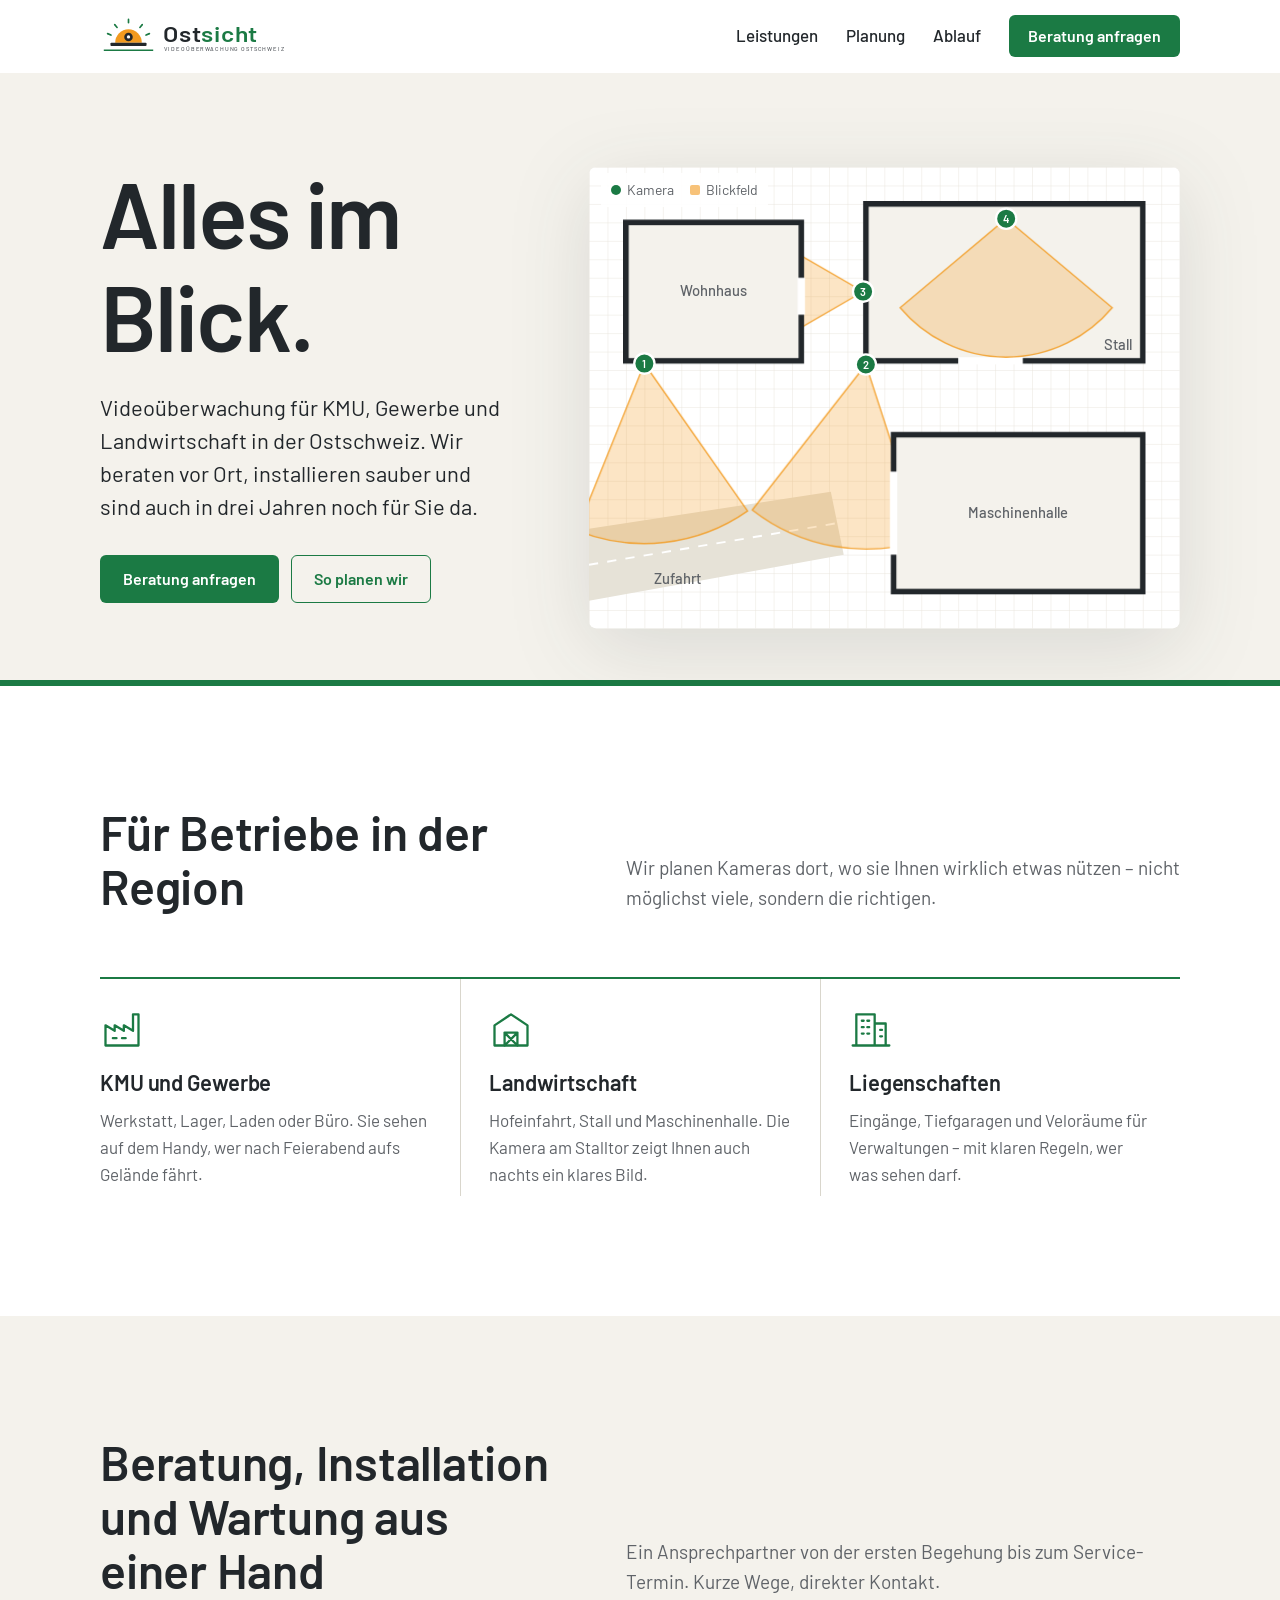
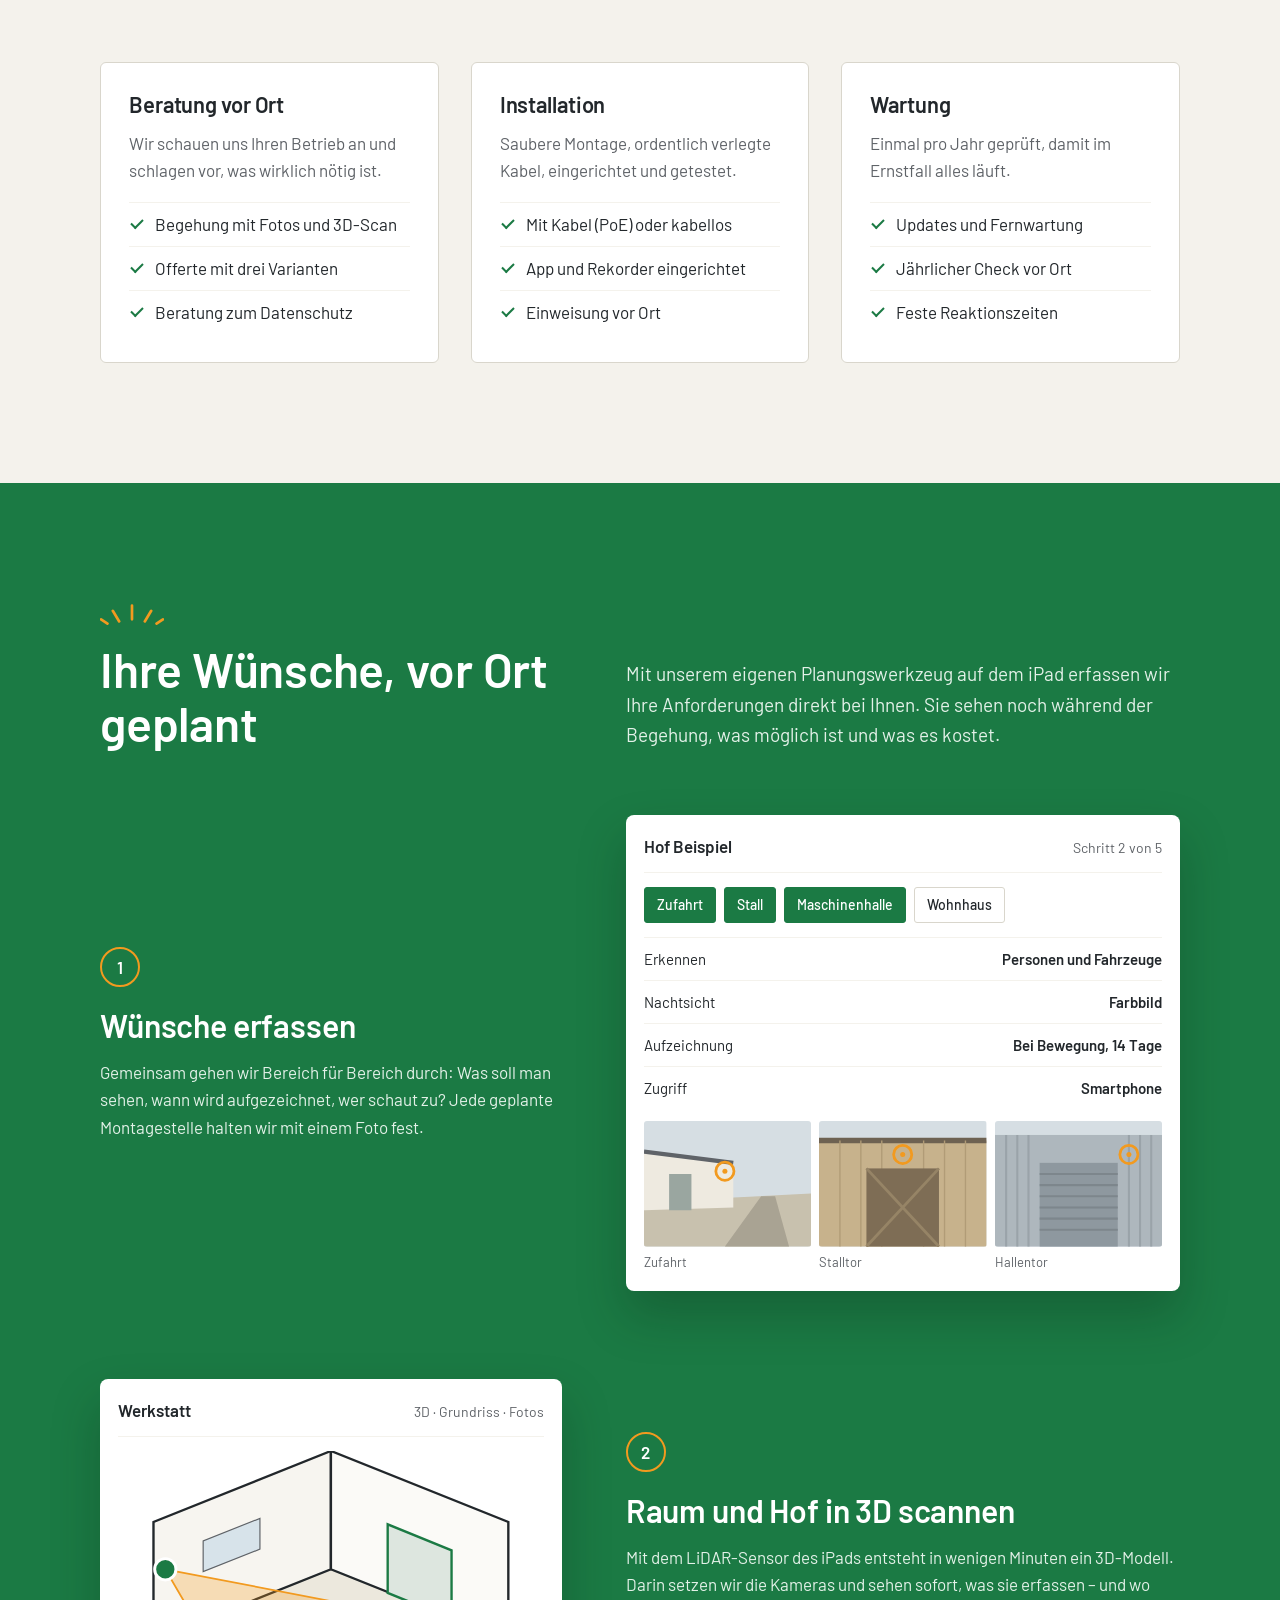
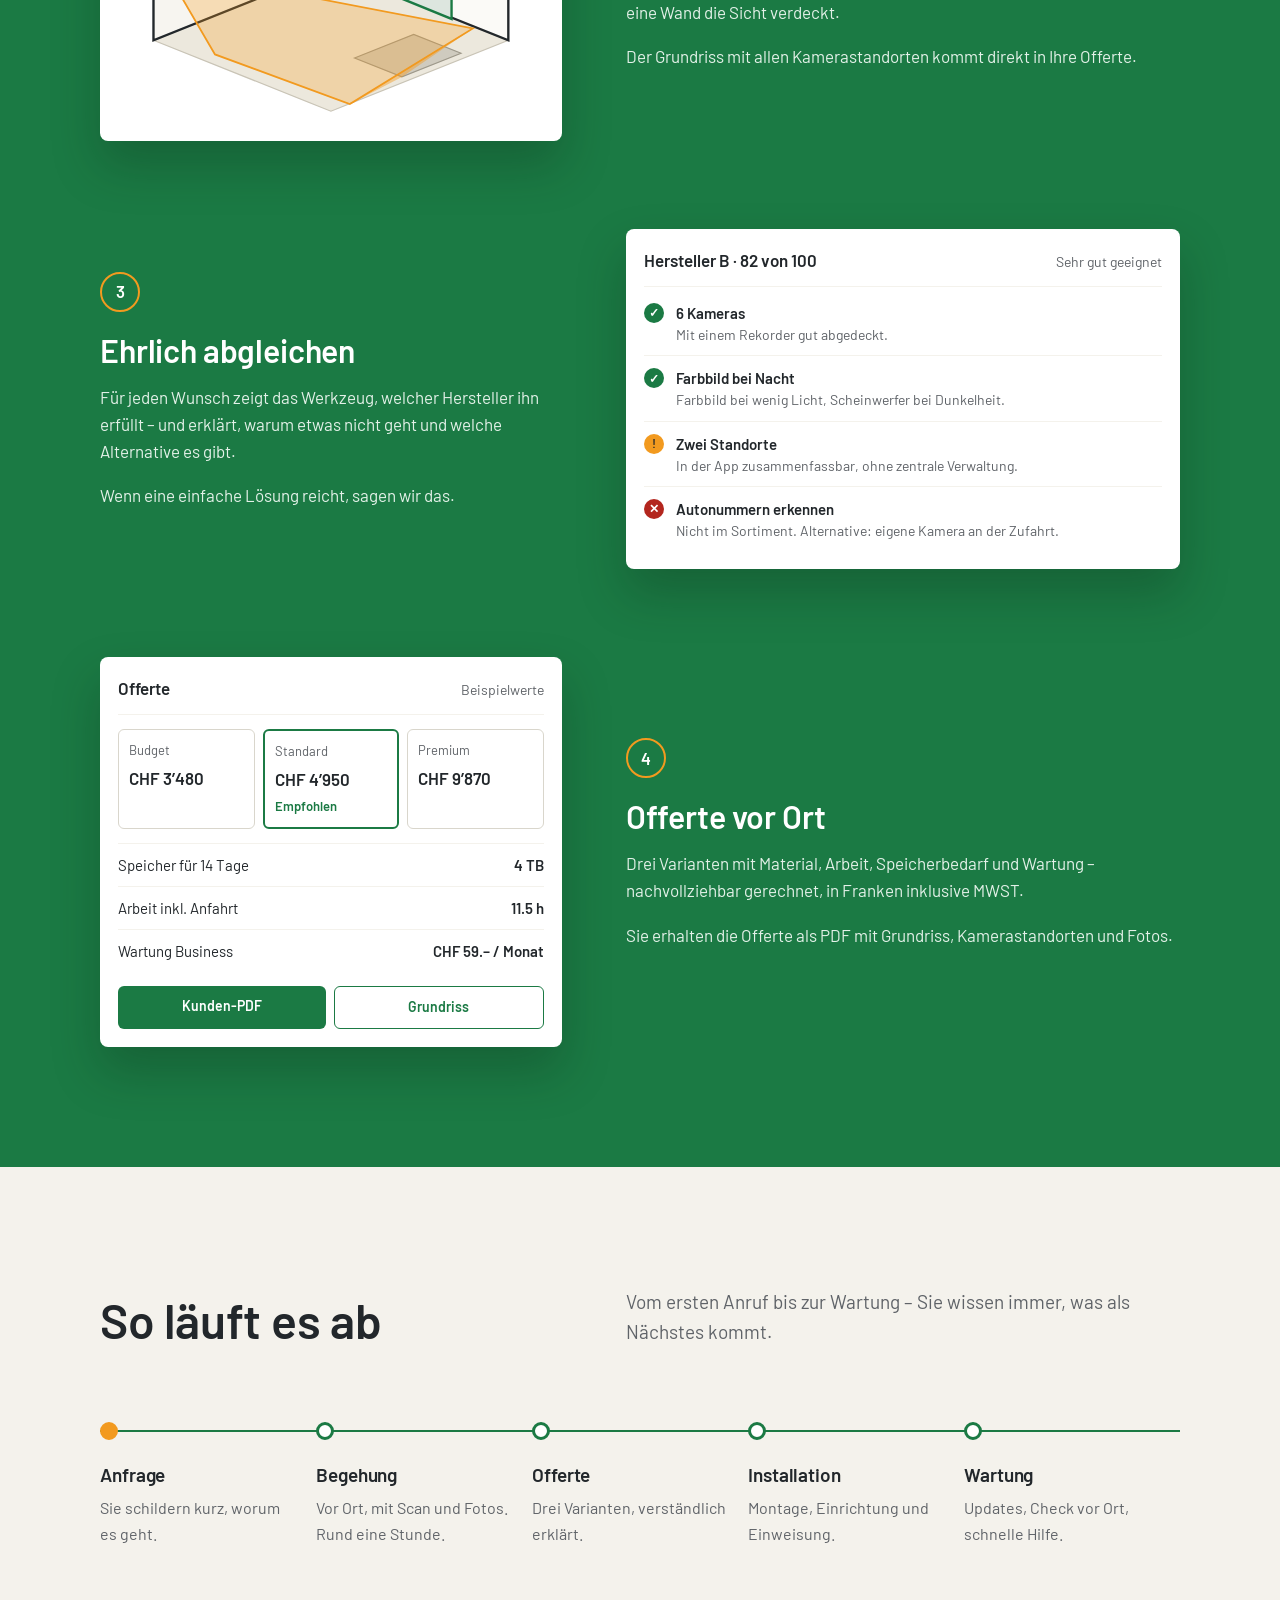
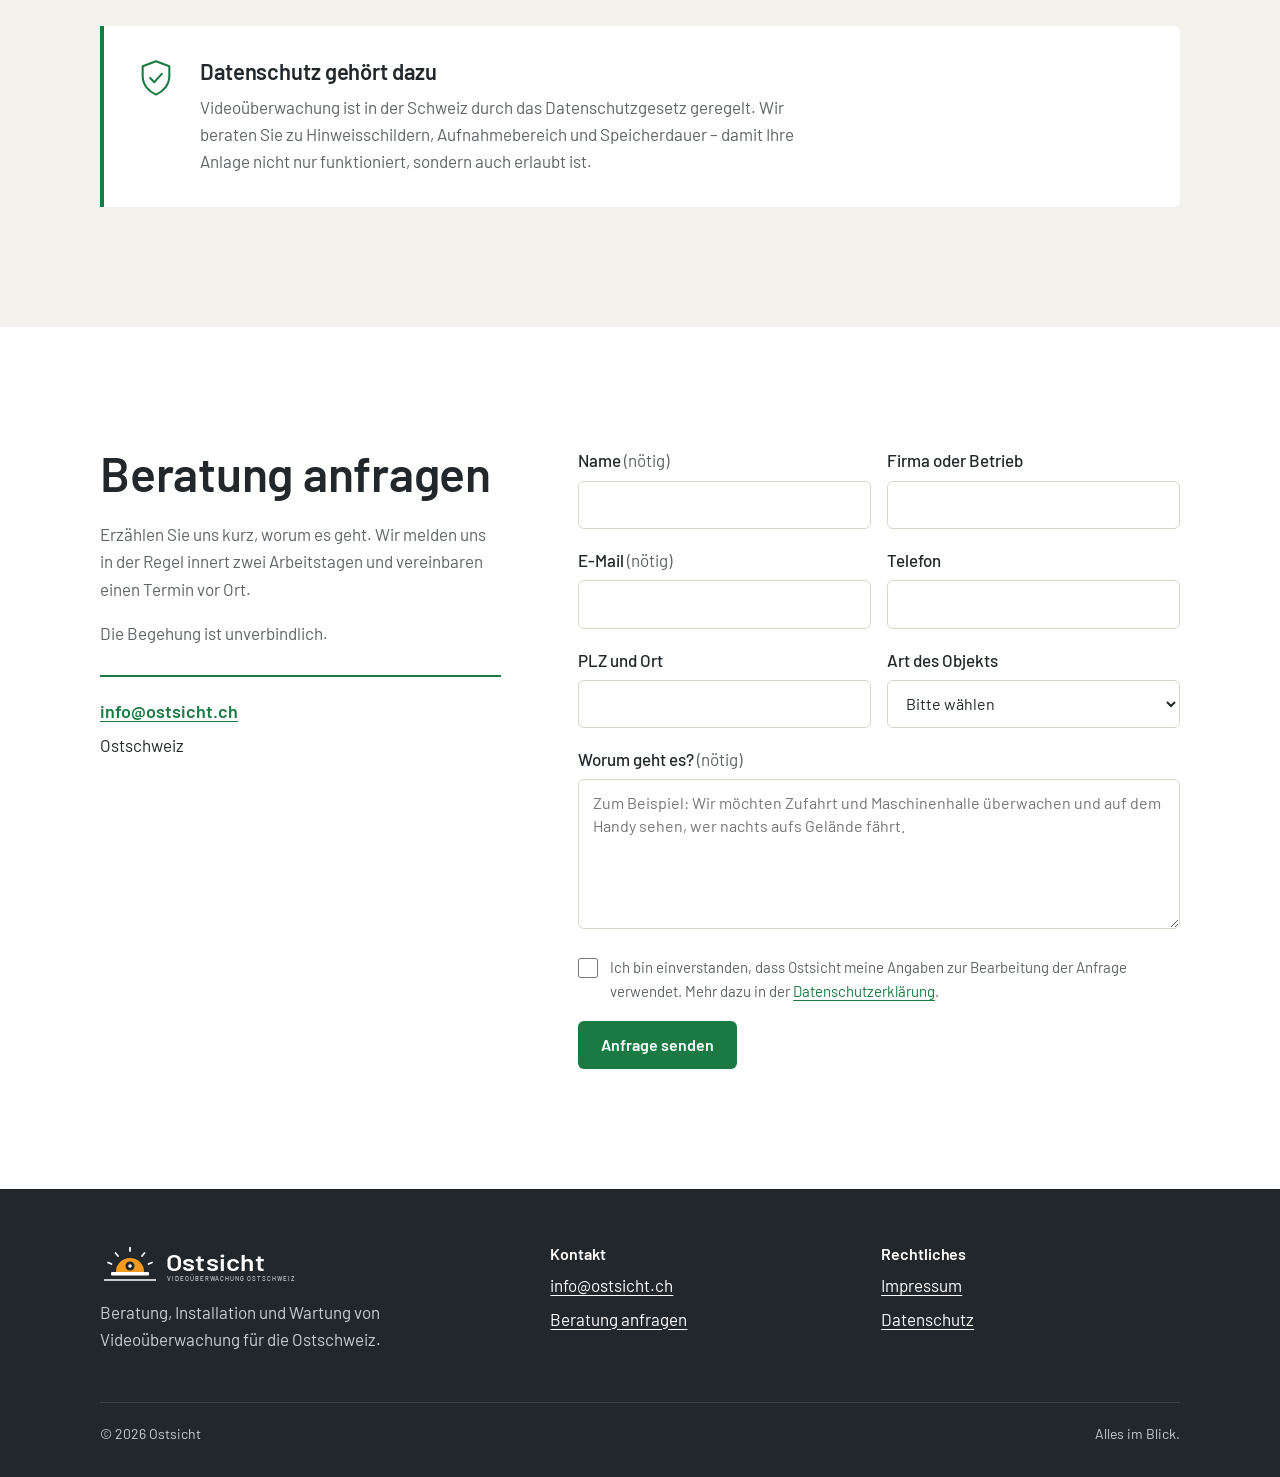
==== commit fde21c57: "Website: Kameras im Hofplan sinnvoll verteilt, Fotos der Montagestellen statt Farbflächen Co-Authore" ====
--- a/website/index.html
+++ b/website/index.html
@@ -60,7 +60,7 @@
         <figure class="einstieg__plan">
           <svg viewBox="0 0 640 500" role="img" aria-labelledby="plan-titel plan-text">
             <title id="plan-titel">Beispiel-Grundriss eines Hofs</title>
-            <desc id="plan-text">Wohnhaus, Stall und Maschinenhalle mit vier geplanten Kameras. Orange Flächen zeigen, was jede Kamera sieht.</desc>
+            <desc id="plan-text">Wohnhaus, Stall und Maschinenhalle mit vier Kameras: Zufahrt, Hofplatz mit Hallentor, Hauseingang und Stall. Orange Flächen zeigen, was jede Kamera sieht.</desc>
             <defs>
               <pattern id="raster" width="20" height="20" patternUnits="userSpaceOnUse">
                 <path d="M20 0 H0 V20" fill="none" stroke="#E7E4DA" stroke-width="1"/>
@@ -74,9 +74,9 @@
 
             <!-- Blickfelder aussen (unter den Gebäuden, damit Wände die Sicht begrenzen) -->
             <g fill="#F29A1F" fill-opacity=".26" stroke="#F29A1F" stroke-opacity=".85" stroke-width="1.5">
-              <path class="blickfeld" style="--o: 300px 214px; --i: 0" d="M300 214 L308.3 403.8 A190 190 0 0 1 110.2 205.7 Z"/>
-              <path class="blickfeld" style="--o: 322px 286px; --i: 1" d="M322 286 L153.0 331.3 A175 175 0 0 1 276.7 117.0 Z"/>
-              <path class="blickfeld" style="--o: 236px 214px; --i: 2" d="M236 214 L385.9 220.5 A150 150 0 0 1 242.5 363.9 Z"/>
+              <path class="blickfeld" style="--o: 60px 213px; --i: 0" d="M60 213 L171.8 372.7 A195 195 0 0 1 -13.0 393.8 Z"/>
+              <path class="blickfeld" style="--o: 300px 214px; --i: 1" d="M300 214 L361.8 404.2 A200 200 0 0 1 176.9 371.6 Z"/>
+              <path class="blickfeld" style="--o: 297px 135px; --i: 2" d="M297 135 L229.5 174.0 A78 78 0 0 1 229.5 96.0 Z"/>
             </g>
 
             <!-- Gebäude -->
@@ -107,9 +107,9 @@
 
             <!-- Kameras -->
             <g font-family="Barlow, Arial, sans-serif" font-size="12" font-weight="600" fill="#FFFFFF" text-anchor="middle">
-              <circle cx="300" cy="214" r="11" fill="#1B7A44" stroke="#FFFFFF" stroke-width="2.5"/><text x="300" y="218.5">1</text>
-              <circle cx="322" cy="286" r="11" fill="#1B7A44" stroke="#FFFFFF" stroke-width="2.5"/><text x="322" y="290.5">2</text>
-              <circle cx="236" cy="214" r="11" fill="#1B7A44" stroke="#FFFFFF" stroke-width="2.5"/><text x="236" y="218.5">3</text>
+              <circle cx="60" cy="213" r="11" fill="#1B7A44" stroke="#FFFFFF" stroke-width="2.5"/><text x="60" y="217.5">1</text>
+              <circle cx="300" cy="214" r="11" fill="#1B7A44" stroke="#FFFFFF" stroke-width="2.5"/><text x="300" y="218.5">2</text>
+              <circle cx="297" cy="135" r="11" fill="#1B7A44" stroke="#FFFFFF" stroke-width="2.5"/><text x="297" y="139.5">3</text>
               <circle cx="452" cy="56" r="11" fill="#1B7A44" stroke="#FFFFFF" stroke-width="2.5"/><text x="452" y="60.5">4</text>
             </g>
           </svg>
@@ -214,7 +214,7 @@
               <h3>Wünsche erfassen</h3>
               <p>Gemeinsam gehen wir Bereich für Bereich durch: Was soll man sehen, wann wird aufgezeichnet, wer schaut zu? Jede geplante Montagestelle halten wir mit einem Foto fest.</p>
             </div>
-            <div class="app" role="img" aria-label="Beispiel: Erfassung der Bereiche und Anforderungen für einen Hof">
+            <div class="app" role="img" aria-label="Beispiel: Erfassung der Bereiche und Anforderungen für einen Hof, mit Fotos der geplanten Montagestellen">
               <div class="app__titel"><strong>Hof Beispiel</strong><span>Schritt 2 von 5</span></div>
               <div class="chips">
                 <span class="chip chip--an">Zufahrt</span>
@@ -226,7 +226,20 @@
               <div class="feld"><span>Nachtsicht</span><span>Farbbild</span></div>
               <div class="feld"><span>Aufzeichnung</span><span>Bei Bewegung, 14 Tage</span></div>
               <div class="feld"><span>Zugriff</span><span>Smartphone</span></div>
-              <div class="fotos" aria-hidden="true"><span class="foto"></span><span class="foto"></span><span class="foto"></span></div>
+              <div class="fotos" aria-hidden="true">
+                <figure class="foto">
+                  <svg viewBox="0 0 120 90"><rect width="120" height="90" fill="#D6DEE3"/><path d="M0 58 L120 52 V90 H0Z" fill="#C8C1AE"/><path d="M58 90 L84 54 L94 54 L104 90Z" fill="#A9A393"/><path d="M0 22 L64 30 V62 L0 64Z" fill="#EEEAE0"/><path d="M0 22 L64 30" stroke="#5F6368" stroke-width="3"/><rect x="18" y="38" width="16" height="26" fill="#9AA6A0"/><circle cx="58" cy="36" r="6.5" fill="none" stroke="#F29A1F" stroke-width="2"/><circle cx="58" cy="36" r="1.8" fill="#F29A1F"/></svg>
+                  <figcaption>Zufahrt</figcaption>
+                </figure>
+                <figure class="foto">
+                  <svg viewBox="0 0 120 90"><rect width="120" height="90" fill="#D6DEE3"/><rect y="14" width="120" height="76" fill="#C7B28C"/><path d="M0 14 H120" stroke="#6E6252" stroke-width="4"/><path d="M15 14V90M30 14V90M45 14V90M75 14V90M90 14V90M105 14V90" stroke="#B19C77" stroke-width="1"/><rect x="34" y="34" width="52" height="56" fill="#7E6D55"/><path d="M34 34 L86 90 M86 34 L34 90" stroke="#968466" stroke-width="2"/><circle cx="60" cy="24" r="6.5" fill="none" stroke="#F29A1F" stroke-width="2"/><circle cx="60" cy="24" r="1.8" fill="#F29A1F"/></svg>
+                  <figcaption>Stalltor</figcaption>
+                </figure>
+                <figure class="foto">
+                  <svg viewBox="0 0 120 90"><rect width="120" height="90" fill="#D6DEE3"/><rect y="10" width="120" height="80" fill="#AEB7BD"/><path d="M8 10V90M16 10V90M24 10V90M96 10V90M104 10V90M112 10V90" stroke="#9AA3A9" stroke-width="1.5"/><rect x="32" y="30" width="56" height="60" fill="#8E989F"/><path d="M32 38H88M32 46H88M32 54H88M32 62H88M32 70H88M32 78H88" stroke="#7D868C" stroke-width="1.5"/><circle cx="96" cy="24" r="6.5" fill="none" stroke="#F29A1F" stroke-width="2"/><circle cx="96" cy="24" r="1.8" fill="#F29A1F"/></svg>
+                  <figcaption>Hallentor</figcaption>
+                </figure>
+              </div>
             </div>
           </li>
 
@@ -251,13 +264,10 @@
                 <!-- Werkbank -->
                 <path d="M200 175 L250 155 L290 171 L240 191 Z" fill="#CFCBBF" stroke="#9E998B"/>
                 <!-- Blickfeld: endet an Boden und Wand -->
-                <path d="M62 82 L300 150 L196 214 L82 172 Z" fill="#F29A1F" fill-opacity=".28" stroke="#F29A1F" stroke-width="1.5"/>
+                <path d="M40 100 L300 150 L196 214 L82 172 Z" fill="#F29A1F" fill-opacity=".28" stroke="#F29A1F" stroke-width="1.5"/>
                 <path d="M196 214 L300 150 L240 191 Z" fill="#F29A1F" fill-opacity=".45"/>
                 <!-- Kamera -->
-                <circle cx="62" cy="82" r="9" fill="#1B7A44" stroke="#FFFFFF" stroke-width="2.5"/>
-                <!-- Foto-Aufnahme -->
-                <rect x="276" y="186" width="38" height="28" rx="2" fill="#FFFFFF" stroke="#5F6368"/>
-                <rect x="279" y="189" width="32" height="22" fill="#B8C7BB"/>
+                <circle cx="40" cy="100" r="9" fill="#1B7A44" stroke="#FFFFFF" stroke-width="2.5"/>
               </svg>
             </div>
           </li>
--- a/website/assets/css/style.css
+++ b/website/assets/css/style.css
@@ -201,12 +201,9 @@
 .feld { display: grid; grid-template-columns: 1fr auto; gap: 12px; padding: 9px 0; border-top: 1px solid var(--kalk); }
 .feld span:last-child { font-weight: 600; }
 .fotos { display: grid; grid-template-columns: repeat(3, 1fr); gap: 8px; margin-top: 12px; }
-.foto { aspect-ratio: 4 / 3; border-radius: var(--radius-klein); background: linear-gradient(160deg, #cfd8cf, #9fb3a3 60%, #7d8f82); position: relative; overflow: hidden; }
-.foto::after { content: ""; position: absolute; left: 30%; top: 22%; width: 26%; height: 34%; border: 2px solid var(--sonne); border-radius: 50%; }
-.foto:nth-child(2) { background: linear-gradient(170deg, #e2dccd, #c9bda4 55%, #8f8571); }
-.foto:nth-child(2)::after { left: 56%; top: 30%; width: 0; height: 0; border: 0; border-left: 22px solid transparent; }
-.foto:nth-child(3) { background: linear-gradient(165deg, #d5dde4, #a8b5bf 60%, #6f7b85); }
-.foto:nth-child(3)::after { display: none; }
+.foto { margin: 0; }
+.foto svg { display: block; width: 100%; height: auto; border-radius: var(--radius-klein); }
+.foto figcaption { margin-top: 5px; font-size: .8125rem; color: var(--grau); }
 
 .app--modell svg { width: 100%; height: auto; }
 
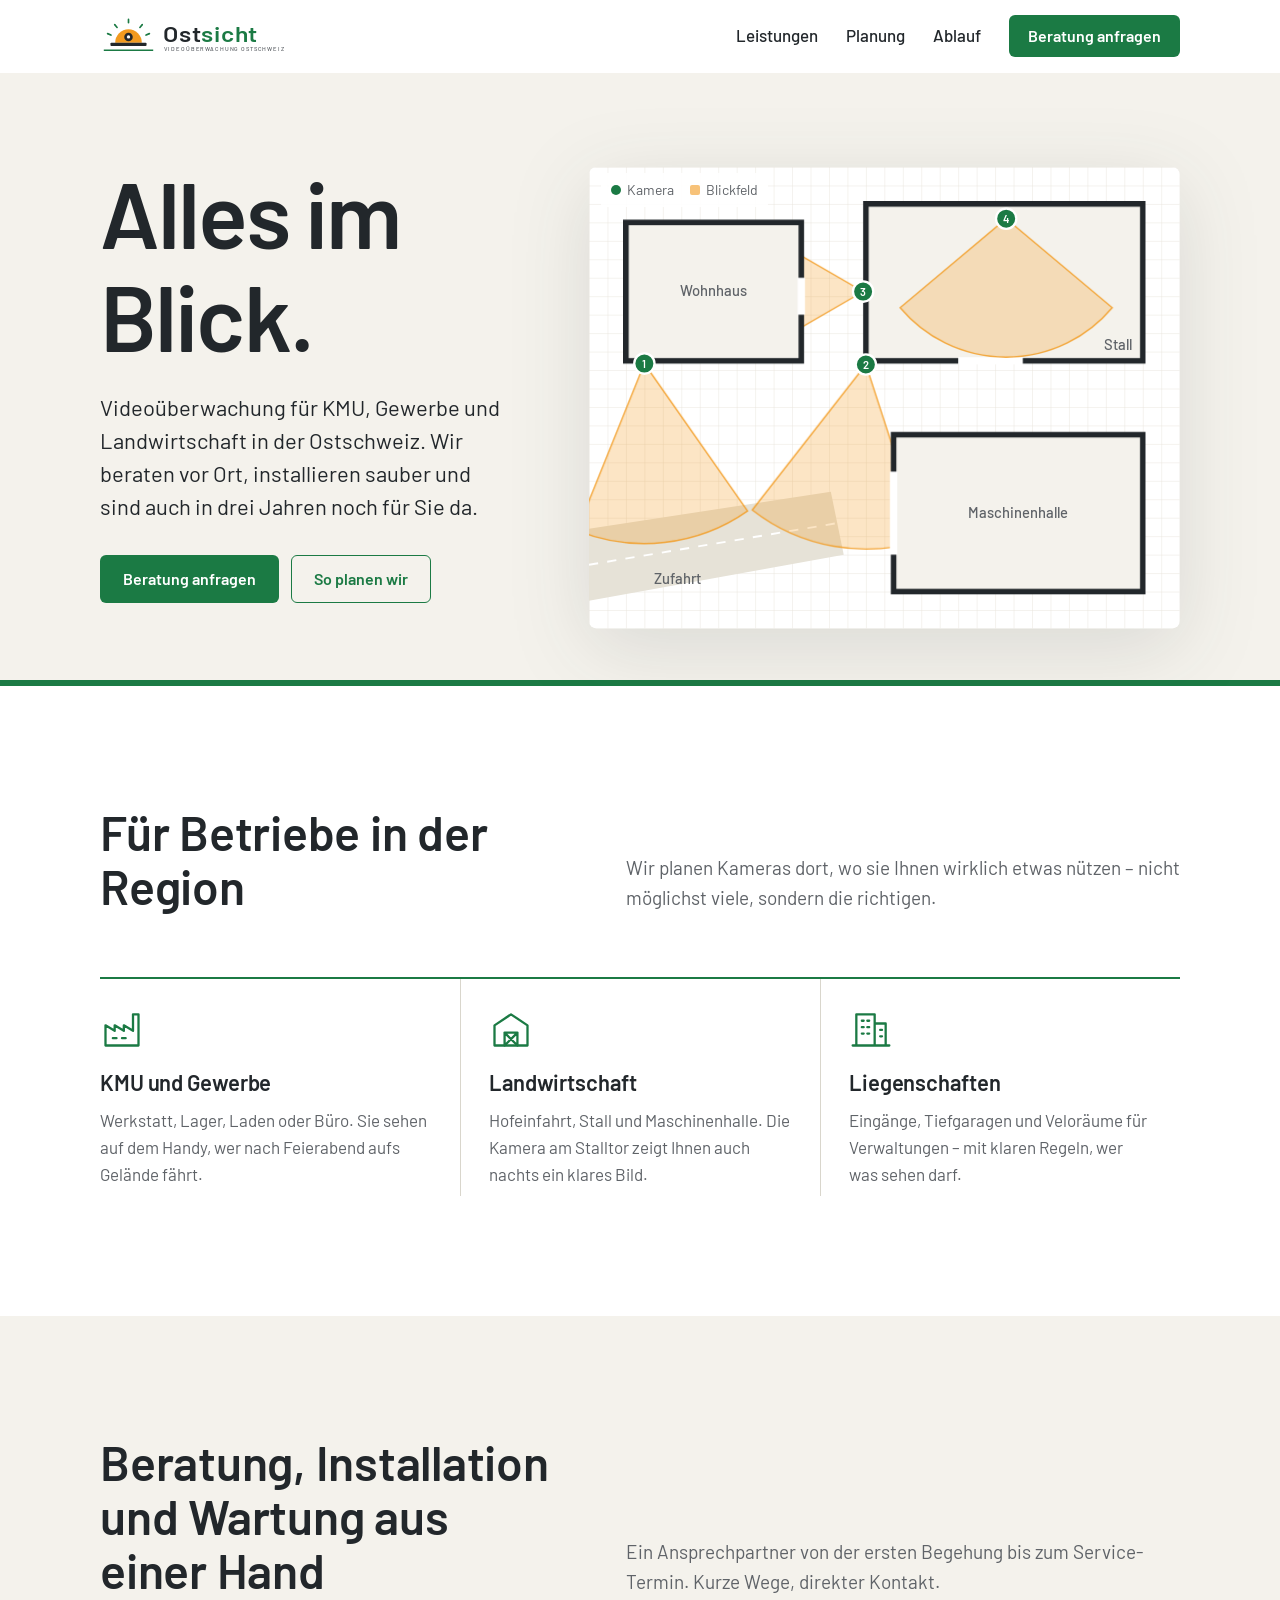
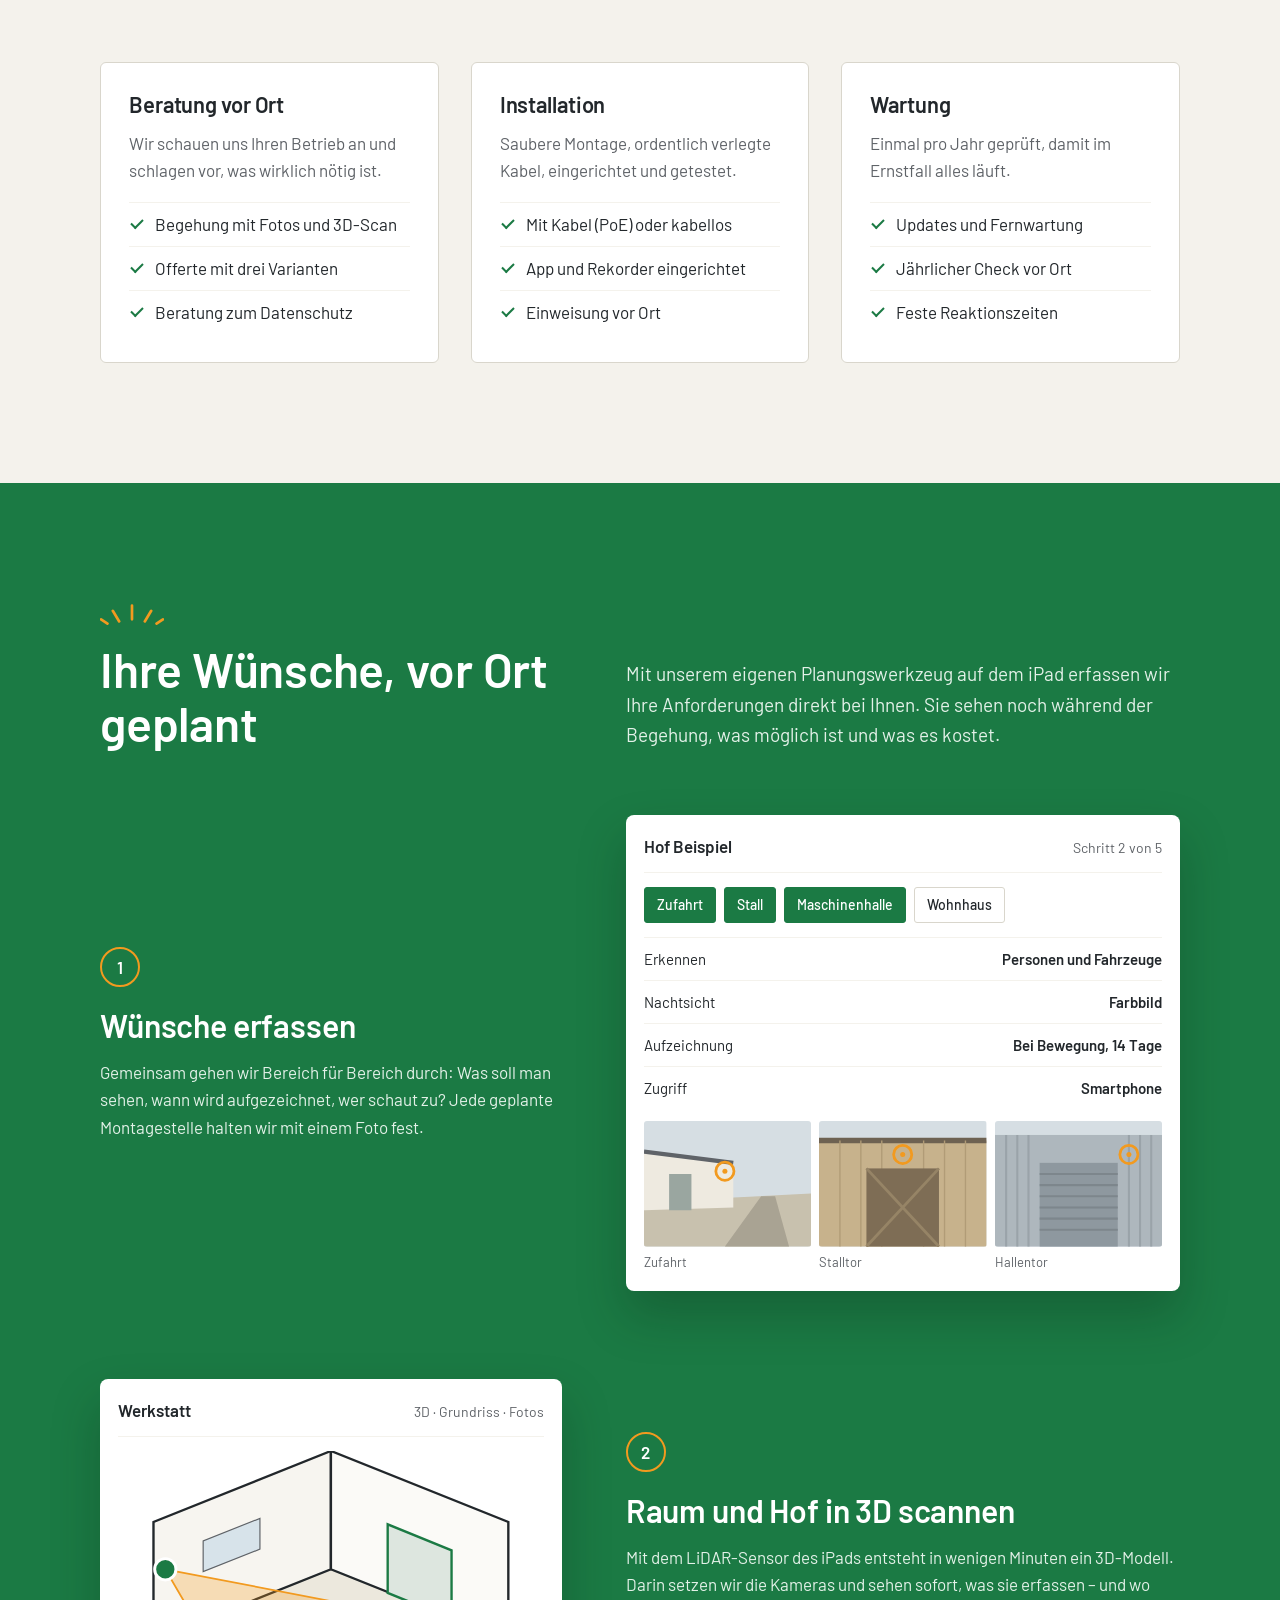
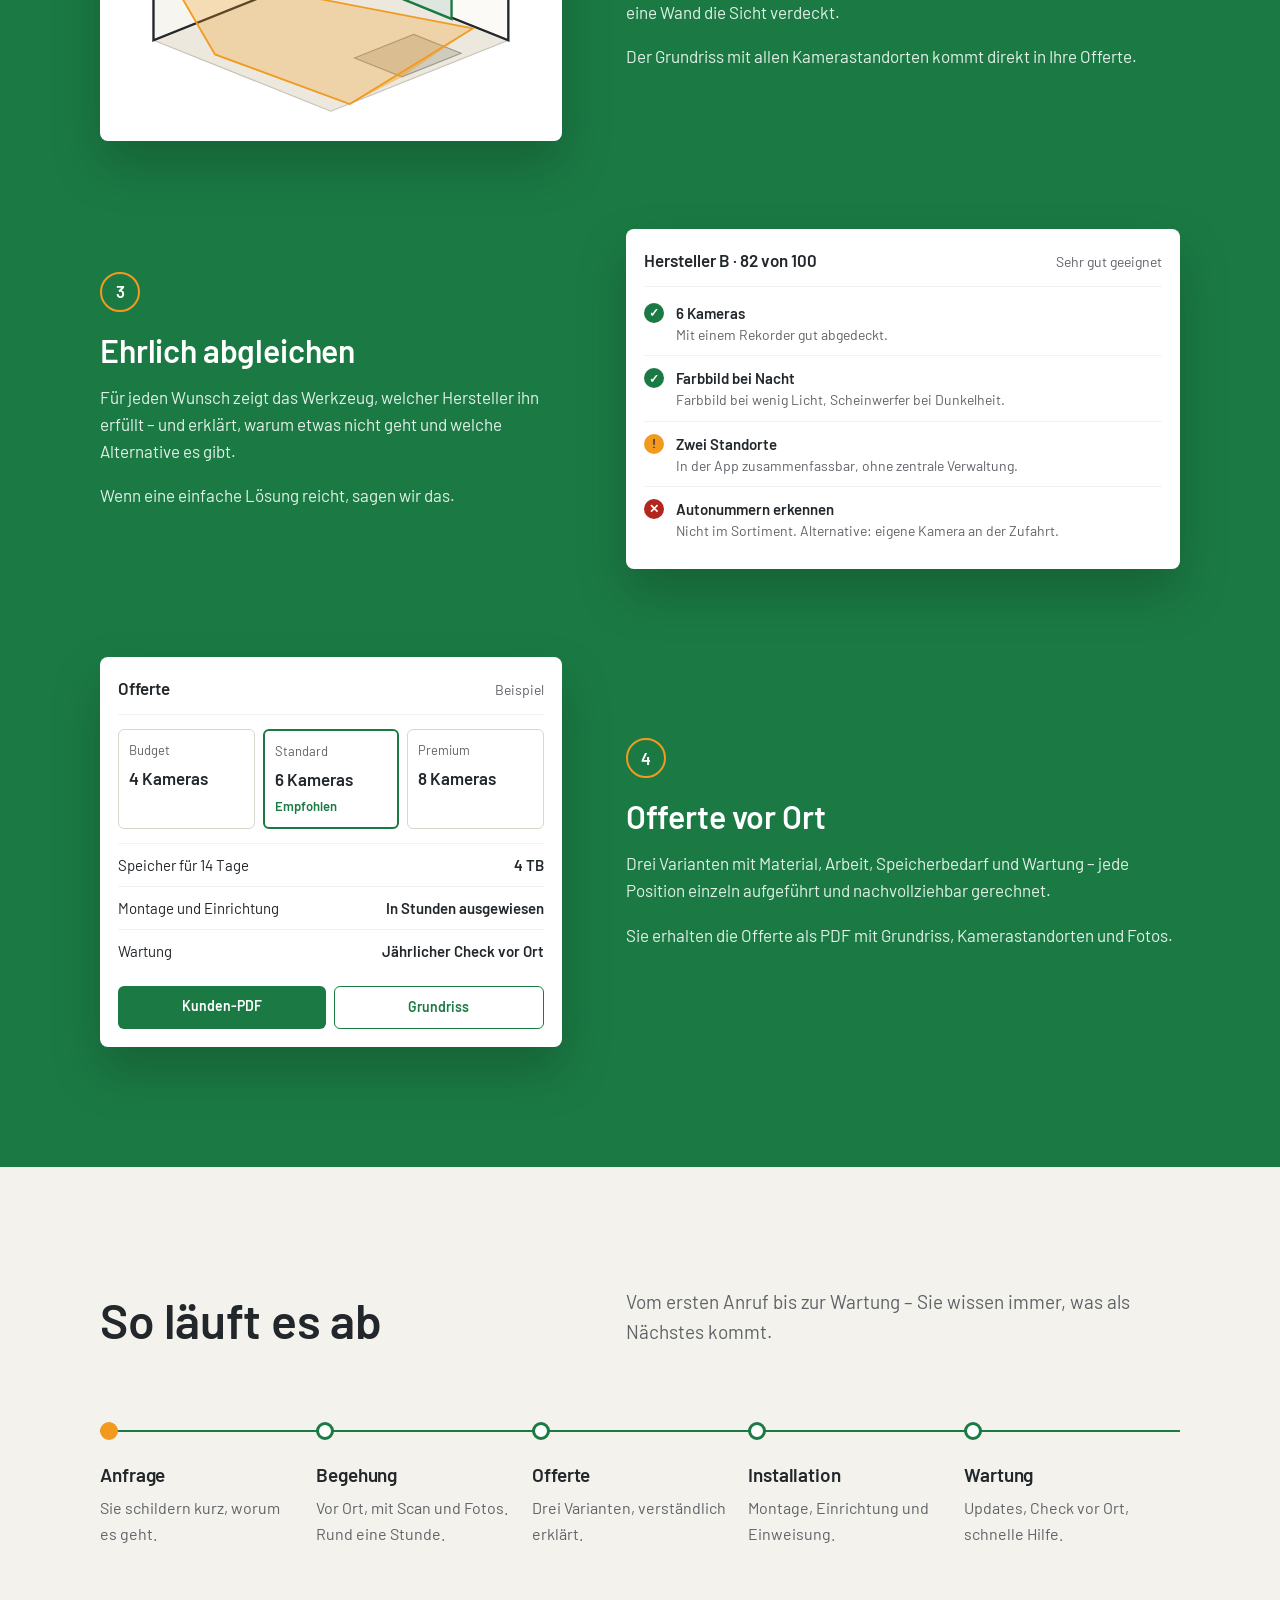
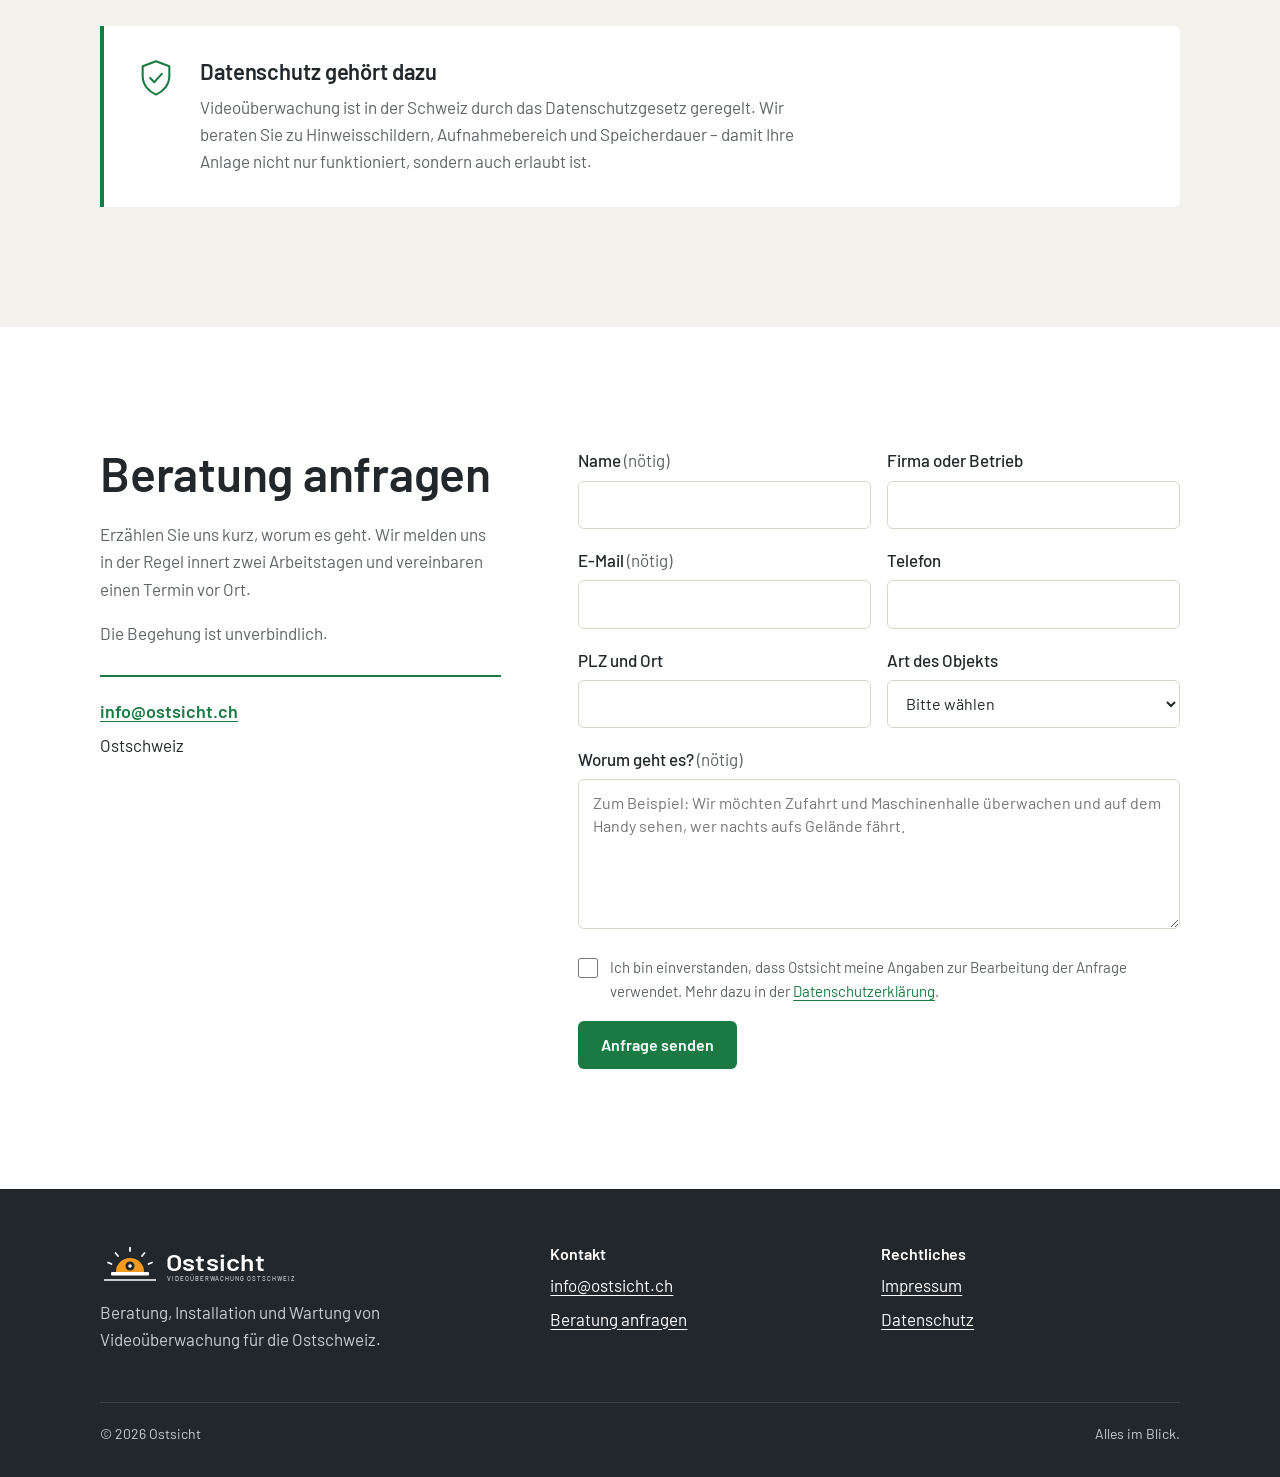
==== commit 3fbfb72c: "Website: Offerte-Beispiel ohne Preise und ohne MWST-Hinweis Co-Authored-By: Claude Opus 5.5 <noreply" ====
--- a/website/index.html
+++ b/website/index.html
@@ -294,19 +294,19 @@
             <div class="schritt__text">
               <span class="schritt__nr" aria-hidden="true">4</span>
               <h3>Offerte vor Ort</h3>
-              <p>Drei Varianten mit Material, Arbeit, Speicherbedarf und Wartung – nachvollziehbar gerechnet, in Franken inklusive MWST.</p>
+              <p>Drei Varianten mit Material, Arbeit, Speicherbedarf und Wartung – jede Position einzeln aufgeführt und nachvollziehbar gerechnet.</p>
               <p>Sie erhalten die Offerte als PDF mit Grundriss, Kamerastandorten und Fotos.</p>
             </div>
-            <div class="app" role="img" aria-label="Beispiel: Offerte mit drei Varianten, Speicher und Wartung">
-              <div class="app__titel"><strong>Offerte</strong><span>Beispielwerte</span></div>
+            <div class="app" role="img" aria-label="Beispiel: Offerte mit drei Varianten und den einzeln aufgeführten Positionen">
+              <div class="app__titel"><strong>Offerte</strong><span>Beispiel</span></div>
               <div class="varianten">
-                <div class="variante"><small>Budget</small><strong>CHF 3’480</strong></div>
-                <div class="variante variante--empfohlen"><small>Standard</small><strong>CHF 4’950</strong><em>Empfohlen</em></div>
-                <div class="variante"><small>Premium</small><strong>CHF 9’870</strong></div>
+                <div class="variante"><small>Budget</small><strong>4 Kameras</strong></div>
+                <div class="variante variante--empfohlen"><small>Standard</small><strong>6 Kameras</strong><em>Empfohlen</em></div>
+                <div class="variante"><small>Premium</small><strong>8 Kameras</strong></div>
               </div>
               <div class="feld"><span>Speicher für 14 Tage</span><span class="zahlen">4 TB</span></div>
-              <div class="feld"><span>Arbeit inkl. Anfahrt</span><span class="zahlen">11.5 h</span></div>
-              <div class="feld"><span>Wartung Business</span><span class="zahlen">CHF 59.– / Monat</span></div>
+              <div class="feld"><span>Montage und Einrichtung</span><span>In Stunden ausgewiesen</span></div>
+              <div class="feld"><span>Wartung</span><span>Jährlicher Check vor Ort</span></div>
               <div class="app__fuss" aria-hidden="true"><span>Kunden-PDF</span><span>Grundriss</span></div>
             </div>
           </li>
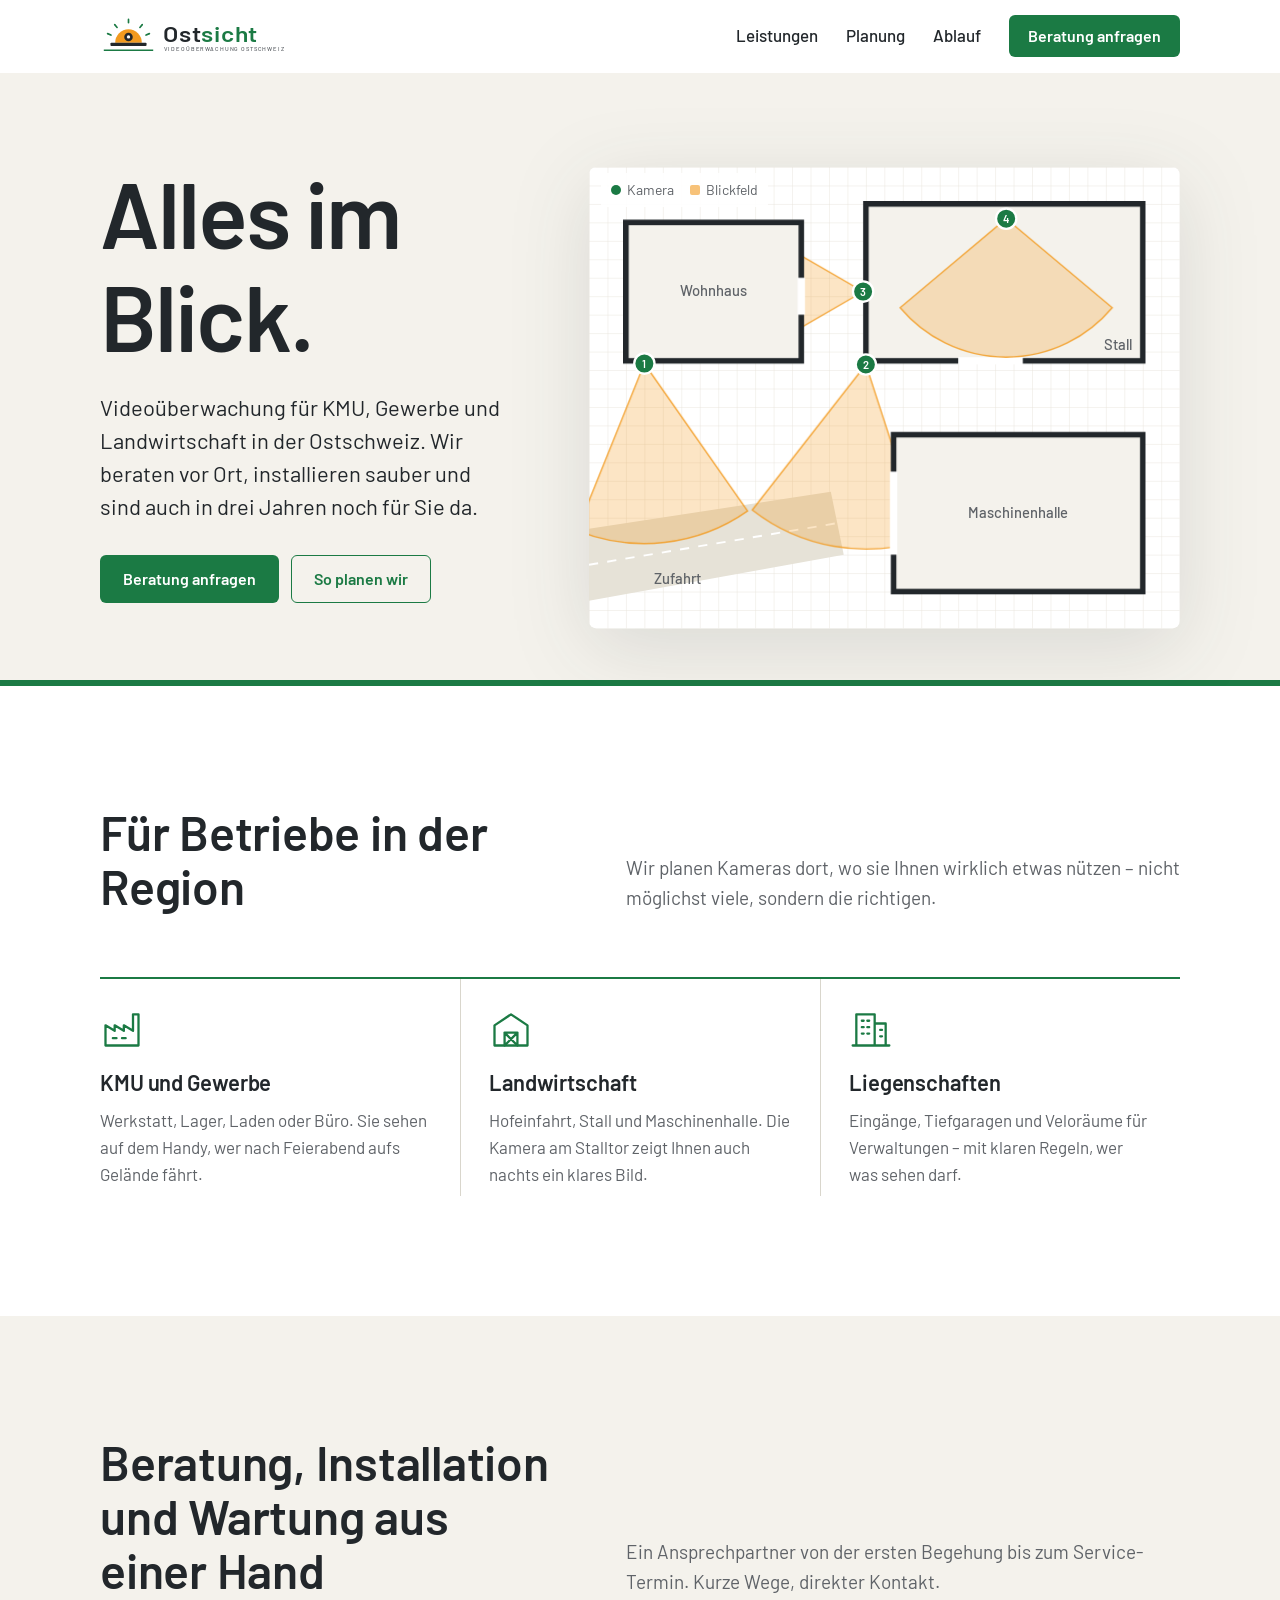
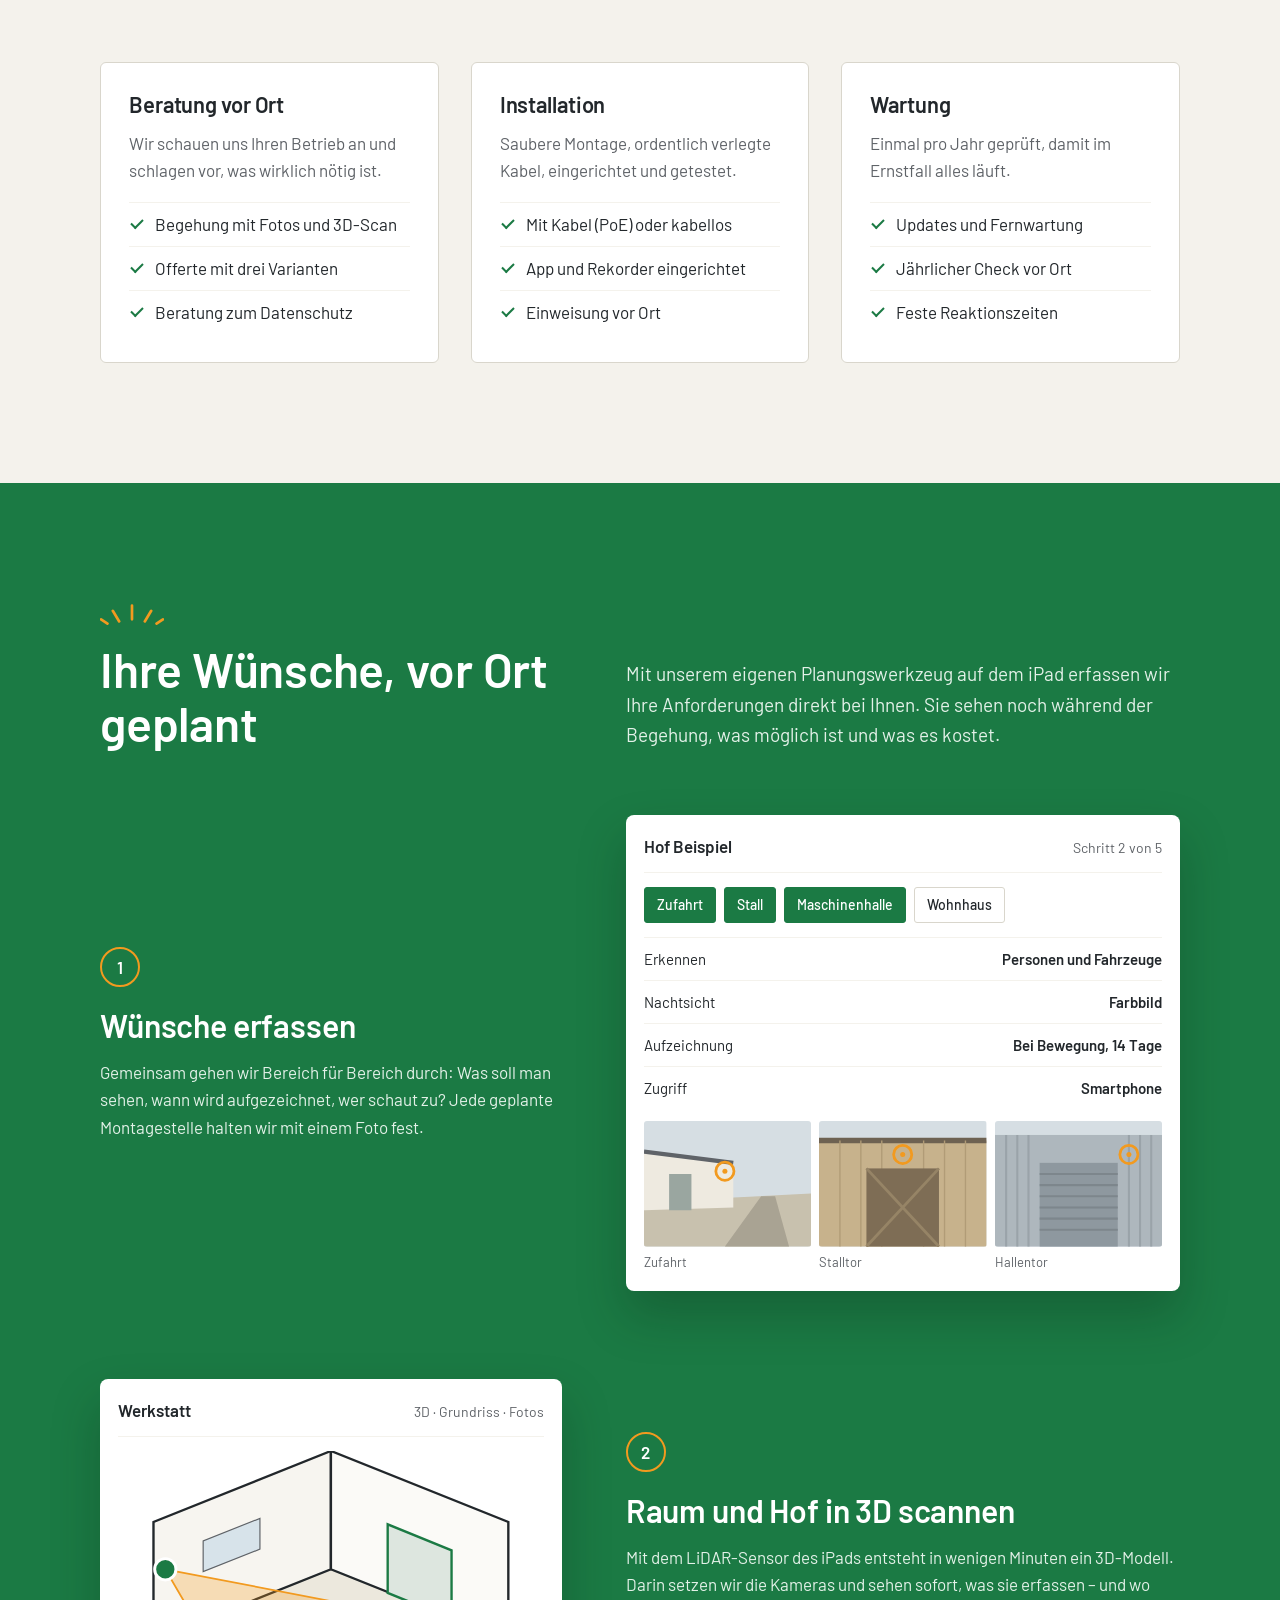
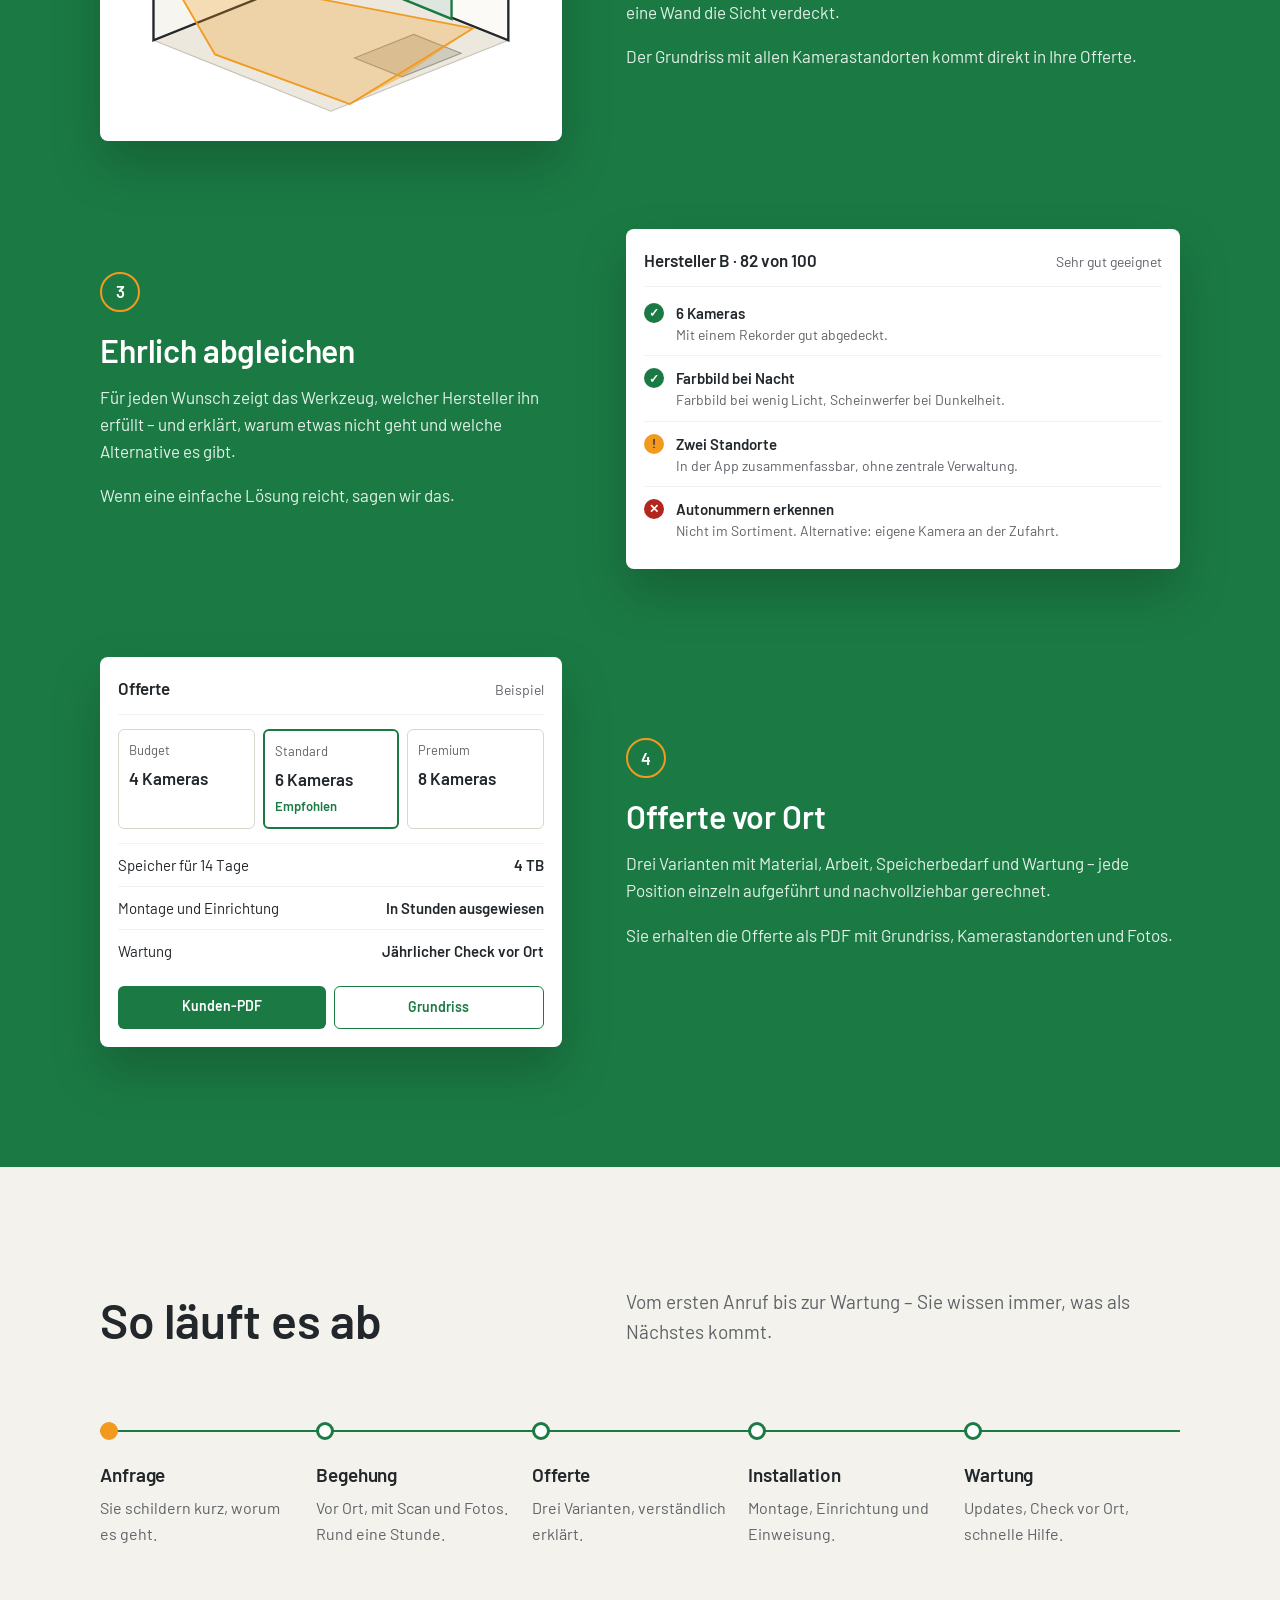
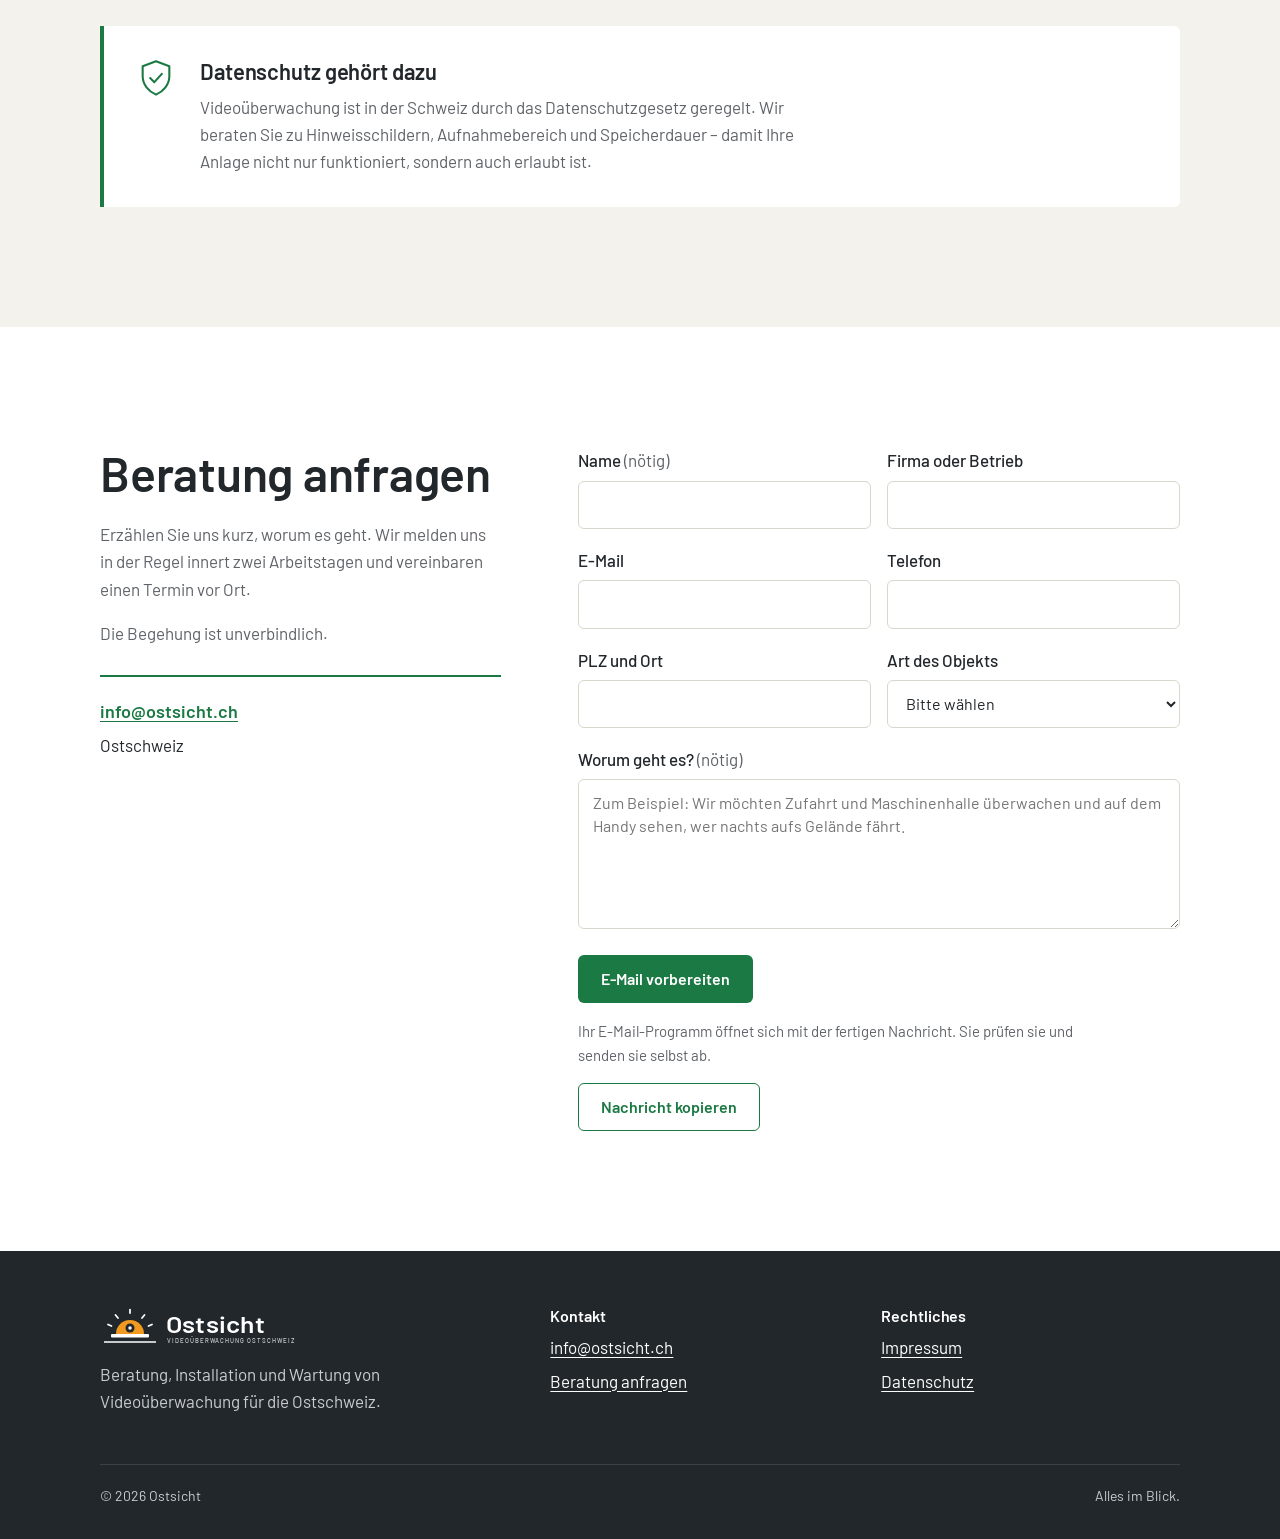
==== commit 34d6f2e3: "Website rein statisch: kein PHP mehr, Formular bereitet E-Mail vor (mailto) - contact.php entfernt; " ====
--- a/website/index.html
+++ b/website/index.html
@@ -354,7 +354,8 @@
           </div>
         </div>
 
-        <form class="formular" id="formular" action="contact.php" method="post" novalidate>
+        <!-- Ohne Server: Das Formular bereitet die E-Mail im E-Mail-Programm der Besucherin vor. -->
+        <form class="formular" id="formular" action="mailto:info@ostsicht.ch" method="post" enctype="text/plain" novalidate>
           <div>
             <label for="name">Name <span class="pflicht">(nötig)</span></label>
             <input id="name" name="name" type="text" autocomplete="name" required maxlength="120">
@@ -365,9 +366,8 @@
             <input id="firma" name="firma" type="text" autocomplete="organization" maxlength="120">
           </div>
           <div>
-            <label for="email">E-Mail <span class="pflicht">(nötig)</span></label>
-            <input id="email" name="email" type="email" autocomplete="email" required maxlength="160">
-            <p class="feldfehler" id="email-fehler" hidden></p>
+            <label for="email">E-Mail</label>
+            <input id="email" name="email" type="email" autocomplete="email" maxlength="160">
           </div>
           <div>
             <label for="telefon">Telefon</label>
@@ -394,24 +394,11 @@
             <p class="feldfehler" id="nachricht-fehler" hidden></p>
           </div>
 
-          <!-- Spamschutz: für Menschen unsichtbar -->
-          <div class="honig" aria-hidden="true">
-            <label for="website">Website</label>
-            <input id="website" name="website" type="text" tabindex="-1" autocomplete="off">
-          </div>
-          <input type="hidden" name="gestartet" id="gestartet" value="">
-
-          <div class="ganz">
-            <label class="einwilligung">
-              <input type="checkbox" name="einwilligung" id="einwilligung" value="ja" required>
-              <span>Ich bin einverstanden, dass Ostsicht meine Angaben zur Bearbeitung der Anfrage verwendet. Mehr dazu in der <a href="datenschutz.html">Datenschutzerklärung</a>.</span>
-            </label>
-            <p class="feldfehler" id="einwilligung-fehler" hidden></p>
-          </div>
-
           <div class="ganz formular__aktion">
-            <button class="btn btn--gruen" type="submit">Anfrage senden</button>
+            <button class="btn btn--gruen" type="submit">E-Mail vorbereiten</button>
+            <p class="formular__hinweis">Ihr E-Mail-Programm öffnet sich mit der fertigen Nachricht. Sie prüfen sie und senden sie selbst ab.</p>
             <p class="formular__status" id="formular-status" role="status" aria-live="polite"></p>
+            <button class="btn btn--rahmen formular__kopieren" type="button" id="kopieren" hidden>Nachricht kopieren</button>
           </div>
         </form>
       </div>
--- a/website/assets/css/style.css
+++ b/website/assets/css/style.css
@@ -283,6 +283,8 @@
 .honig { position: absolute; left: -10000px; width: 1px; height: 1px; overflow: hidden; }
 .formular__aktion { display: flex; flex-wrap: wrap; align-items: center; gap: 16px; }
 .formular__status { margin: 0; font-weight: 500; }
+.formular__hinweis { margin: 0; color: var(--grau); font-size: .9375rem; }
+.formular__kopieren { justify-self: start; }
 .formular__status--ok { color: var(--gruen); }
 .formular__status--fehler { color: var(--fehler); }
 .formular button[disabled] { opacity: .6; cursor: progress; }
